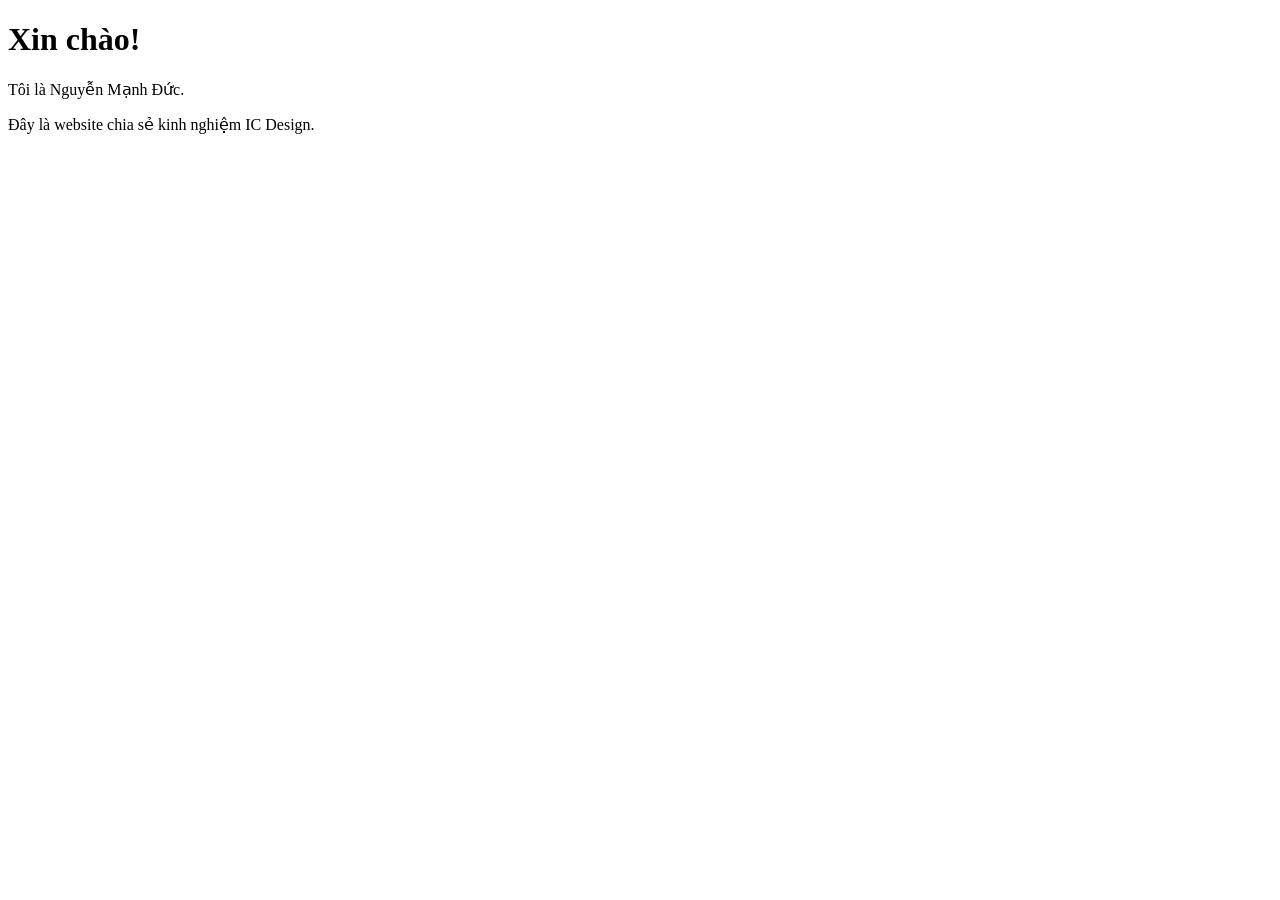
==== index.html @ 0910a076 "Create index.html for ChiU SoC website" ====
<!DOCTYPE html>
<html>
<head>
    <title>ChiU SoC</title>
</head>
<body>
    <h1>Xin chào!</h1>
    <p>Tôi là Nguyễn Mạnh Đức.</p>
    <p>Đây là website chia sẻ kinh nghiệm IC Design.</p>
</body>
</html>
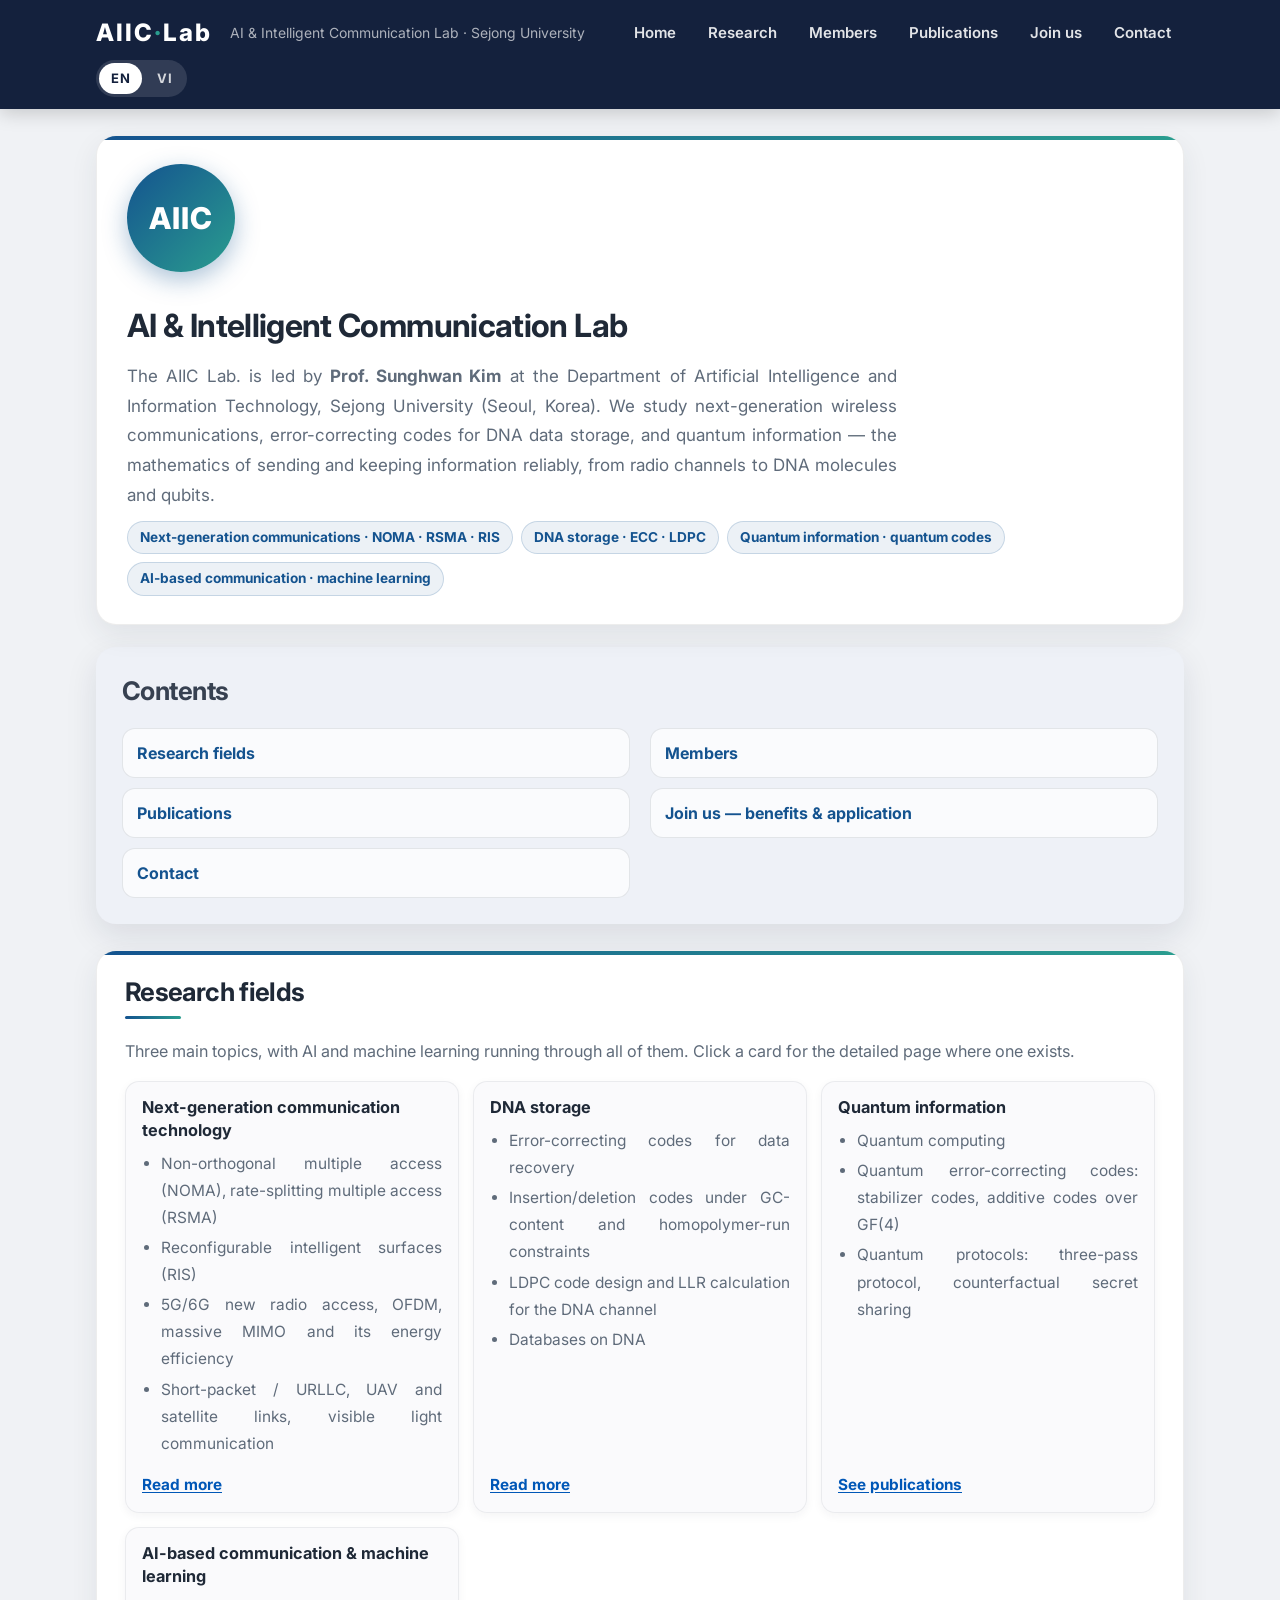
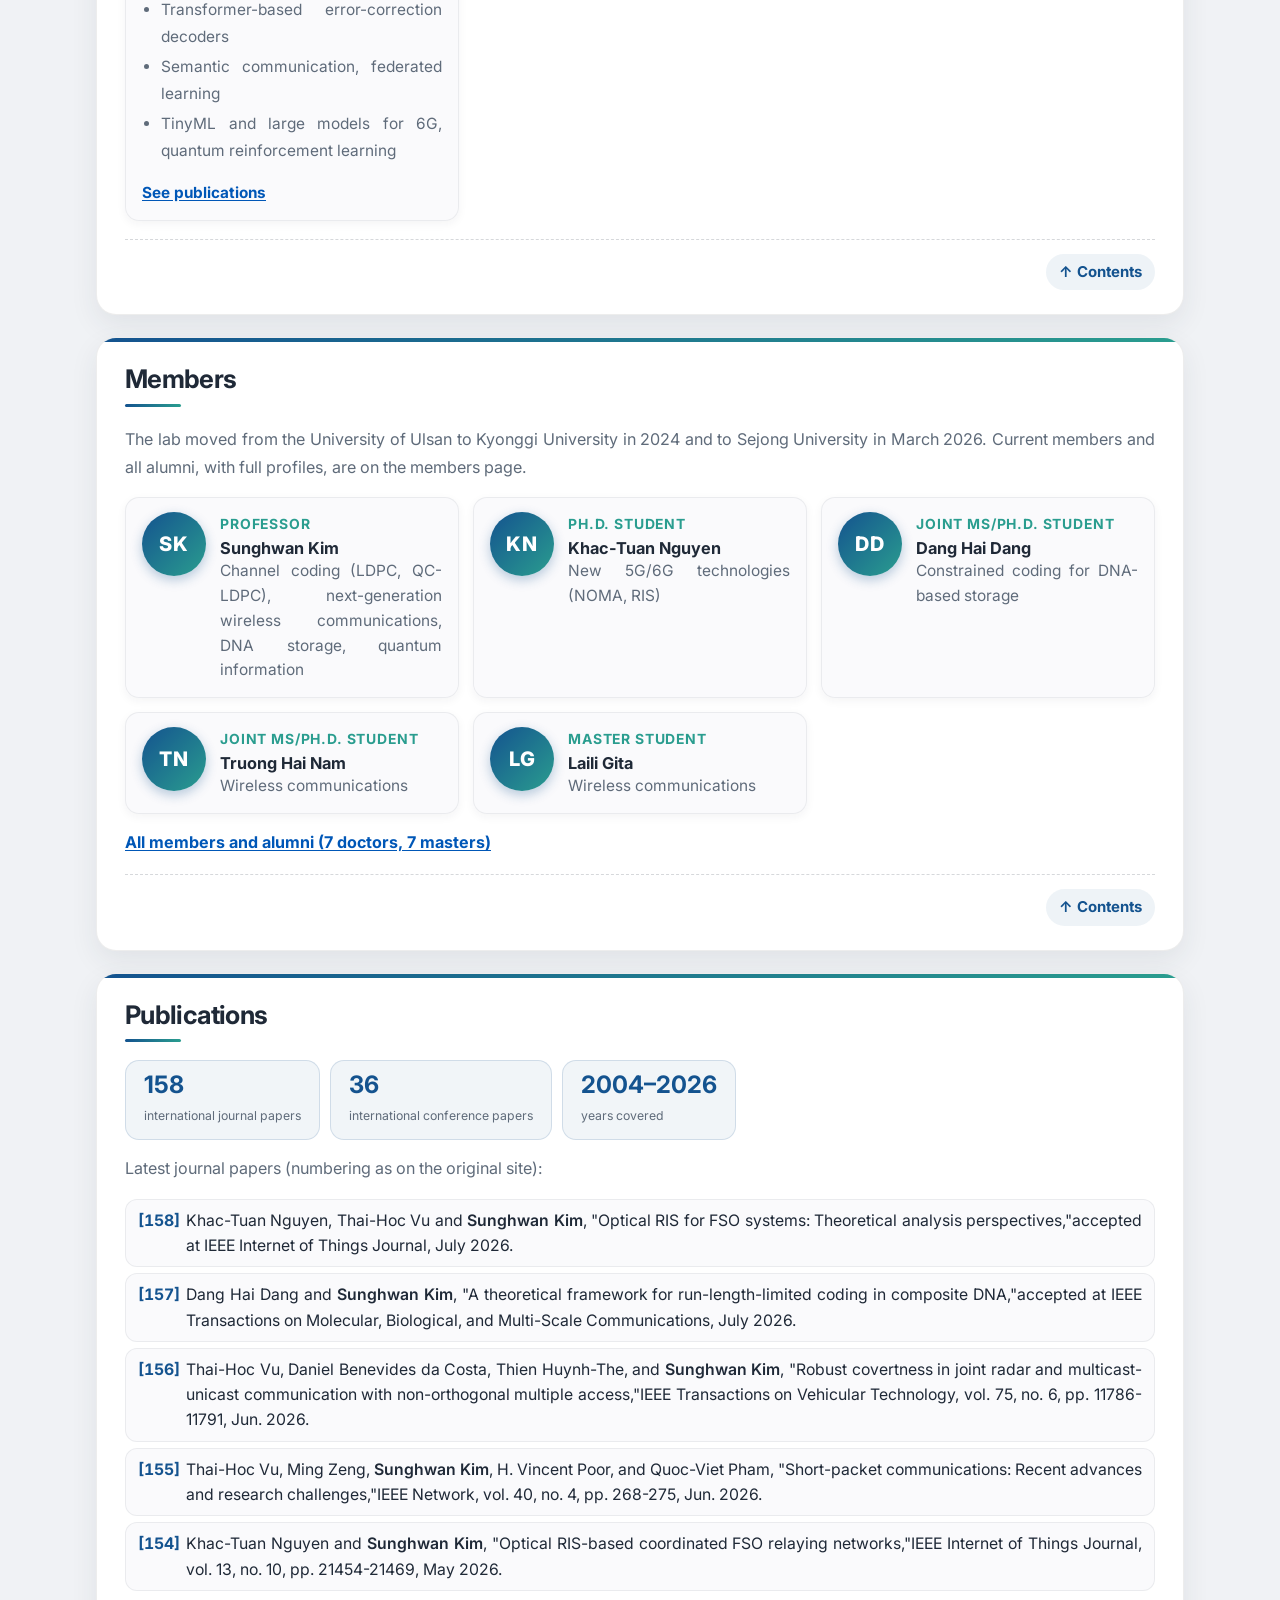
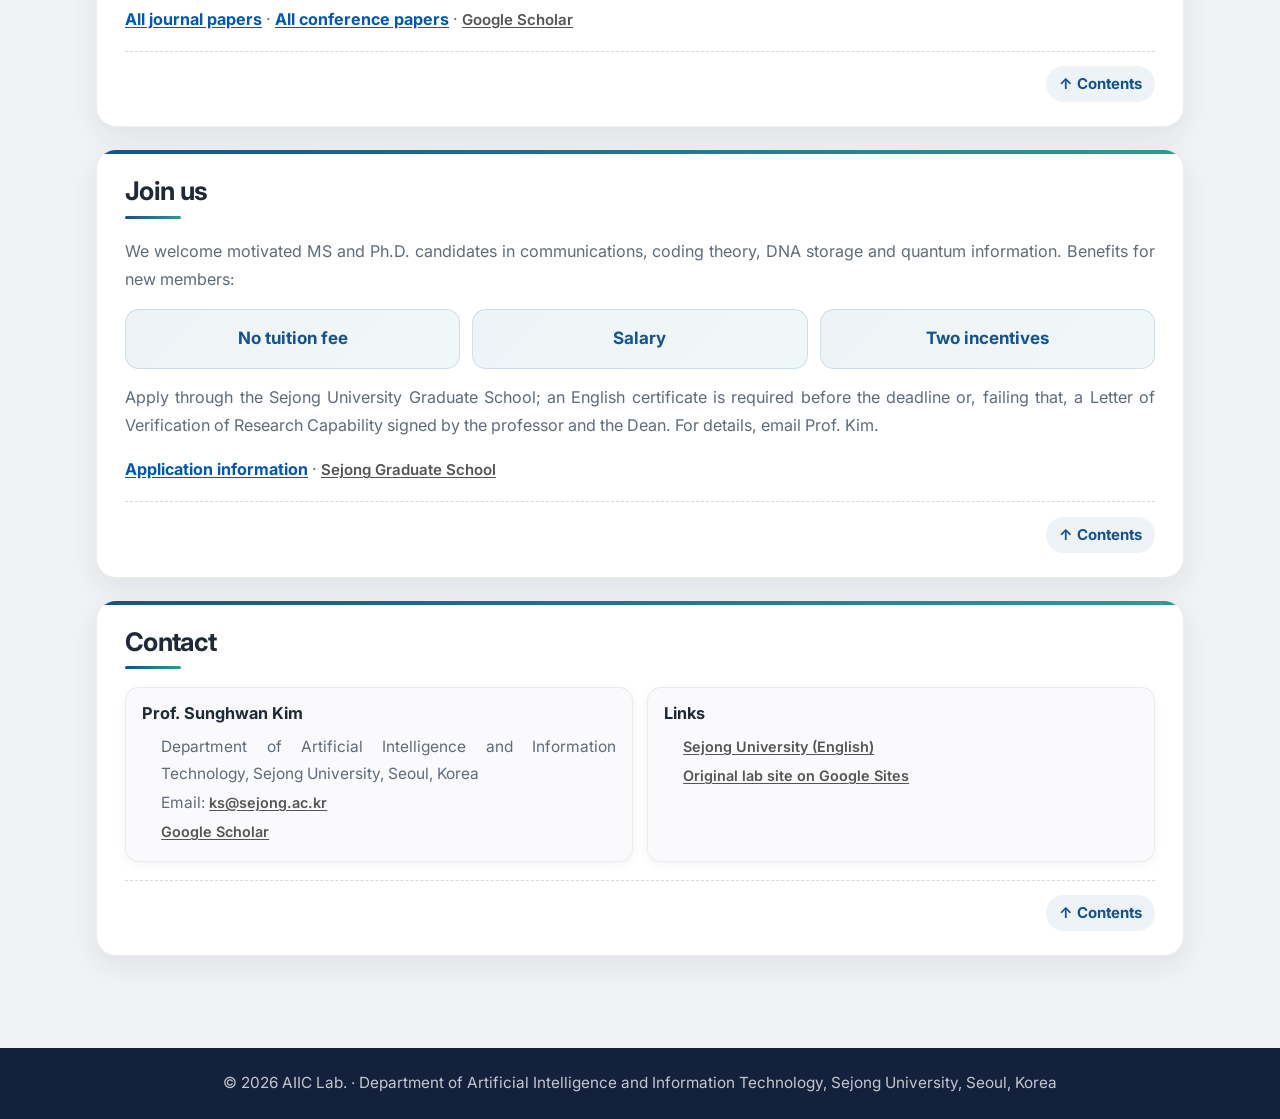
==== commit b64e71e8: "frk:update" ====
--- a/index.html
+++ b/index.html
@@ -1,11 +1,413 @@
 <!DOCTYPE html>
-<html>
+<html lang="en" data-lang="en"
+      data-title-en="AIIC Lab — AI & Intelligent Communication Lab, Sejong University"
+      data-title-vi="AIIC Lab — Phòng thí nghiệm AI & Truyền thông thông minh, Đại học Sejong">
 <head>
-    <title>ChiU SoC</title>
+<meta charset="utf-8"/>
+<meta name="viewport" content="width=device-width, initial-scale=1.0"/>
+<title>AIIC Lab — AI & Intelligent Communication Lab, Sejong University</title>
+<meta name="description" content="AI & Intelligent Communication (AIIC) Lab, Prof. Sunghwan Kim, Department of Artificial Intelligence and Information Technology, Sejong University: next-generation communications (NOMA, RSMA, RIS, massive MIMO), error-correcting codes for DNA storage, quantum information. Phòng thí nghiệm AI & Truyền thông thông minh, Đại học Sejong."/>
+<link rel="preconnect" href="https://fonts.googleapis.com"/>
+<link rel="preconnect" href="https://fonts.gstatic.com" crossorigin/>
+<link href="https://fonts.googleapis.com/css2?family=Inter:ital,wght@0,400;0,600;0,700;0,800;1,400&amp;display=swap" rel="stylesheet"/>
+<style>
+:root{
+  --accent:  #14538f;   /* chip blue */
+  --accent2: #2a9d8f;   /* teal */
+  --text:    #1f2937;
+  --muted:   #5f6b7a;
+  --border:  #e6e6e6;
+  --shadow:  0 10px 28px rgba(36,49,66,.08);
+  --radius:  20px;
+  --max-w:   min(1100px, calc(100vw - 44px));
+}
+*{ box-sizing:border-box; }
+html{ scroll-behavior:smooth; scroll-padding-top:92px; }
+body{
+  margin:0; background:#f0f2f5;
+  font-family:"Inter",Arial,sans-serif; font-size:17px; line-height:1.75;
+  color:var(--text); -webkit-font-smoothing:antialiased;
+}
+
+/* ===== Bilingual: only the selected language is shown ===== */
+html[data-lang="vi"] [lang="en"]{ display:none; }
+html[data-lang="en"] [lang="vi"]{ display:none; }
+
+/* ===== Header ===== */
+header{ position:sticky; top:0; z-index:100; background:#14213d; color:#fff; box-shadow:0 4px 18px rgba(0,0,0,.18); }
+.header-inner{ max-width:var(--max-w); margin:0 auto; padding:12px 6px; display:flex; flex-wrap:wrap; align-items:center; gap:6px 18px; }
+.site-title{ font-size:24px; font-weight:800; letter-spacing:2px; }
+.site-title a{ color:#fff; text-decoration:none; }
+.site-title .dot{ color:var(--accent2); }
+.site-tag{ font-size:.82em; color:rgba(255,255,255,.65); font-weight:400; margin-right:auto; }
+nav ul{ list-style:none; display:flex; flex-wrap:wrap; gap:2px 6px; margin:0; padding:0; }
+nav a{ display:block; color:rgba(255,255,255,.88); text-decoration:none; font-size:15px; font-weight:600; padding:7px 13px; border-radius:999px; transition:background .15s; }
+nav a:hover{ background:rgba(255,255,255,.12); }
+.lang-switch{ display:flex; gap:3px; background:rgba(255,255,255,.12); padding:3px; border-radius:999px; flex:0 0 auto; }
+.lang-btn{ border:0; background:transparent; color:rgba(255,255,255,.8); font:inherit; font-size:13px; font-weight:700; letter-spacing:.04em; padding:4px 12px; border-radius:999px; cursor:pointer; transition:background .15s,color .15s; }
+.lang-btn:hover{ color:#fff; }
+.lang-btn[aria-pressed="true"]{ background:#fff; color:#14213d; }
+@media(max-width:640px){ .site-title{ font-size:19px; letter-spacing:1px; } .site-tag{ display:none; } nav a{ font-size:14px; padding:6px 10px; } }
+
+/* ===== Page container ===== */
+main{ max-width:var(--max-w); margin:0 auto; padding:0 6px 40px; }
+
+/* ===== Hero ===== */
+.hero{ background:#fff; border-radius:var(--radius); margin:26px auto 22px; padding:28px 30px; box-shadow:var(--shadow); border:1px solid rgba(230,230,230,.7); display:flex; gap:26px; align-items:center; flex-wrap:wrap; position:relative; overflow:hidden; }
+.hero::before{ content:""; position:absolute; inset:0 0 auto 0; height:4px; background:linear-gradient(90deg,var(--accent),var(--accent2)); }
+.avatar{ flex:0 0 auto; width:108px; height:108px; border-radius:50%; background:linear-gradient(135deg,var(--accent),var(--accent2)); color:#fff; display:flex; align-items:center; justify-content:center; font-size:30px; font-weight:800; letter-spacing:1px; box-shadow:0 8px 24px rgba(20,83,143,.35); }
+.hero h1{ font-size:clamp(1.4rem,3vw,2rem); margin:0 0 8px; letter-spacing:-.02em; }
+.hero p{ margin:0 0 10px; color:var(--muted); max-width:70ch; }
+.hero-chips{ display:flex; flex-wrap:wrap; gap:8px; margin-top:4px; }
+.chip{ font-size:.8em; font-weight:700; color:var(--accent); background:rgba(20,83,143,.08); border:1px solid rgba(20,83,143,.18); padding:4px 12px; border-radius:999px; }
+
+/* ===== TOC ===== */
+.toc-wrap{ background:#eef1f7; border-radius:var(--radius); padding:22px 26px 26px; margin:20px auto 26px; box-shadow:0 12px 32px rgba(20,33,61,.10); }
+.toc-wrap h2{ font-size:clamp(1.3rem,2vw,1.6rem); color:#374151; margin:0 0 14px; letter-spacing:-.02em; }
+.toc-wrap ul{ display:grid; grid-template-columns:repeat(2,1fr); gap:10px 20px; list-style:none; padding:0; margin:0; }
+@media(max-width:640px){ .toc-wrap ul{ grid-template-columns:1fr; } }
+.toc-wrap a{ display:block; color:var(--accent); text-decoration:none; padding:10px 14px; border-radius:13px; background:rgba(255,255,255,.70); border:1px solid rgba(55,65,81,.12); font-size:1rem; font-weight:700; transition:transform .15s,background .15s; }
+.toc-wrap a:hover{ transform:translateY(-2px); background:rgba(255,255,255,.95); }
+
+/* ===== Section cards ===== */
+.entry, article{ background:#fff; border-radius:var(--radius); padding:24px 28px; margin:22px auto; box-shadow:var(--shadow); border:1px solid rgba(230,230,230,.7); position:relative; overflow:hidden; }
+.entry::before, article::before{ content:""; position:absolute; inset:0 0 auto 0; height:4px; background:linear-gradient(90deg,var(--accent),var(--accent2)); }
+.entry h2, article h1{ font-size:clamp(1.2rem,2vw,1.6rem); color:var(--text); margin:0 0 18px; letter-spacing:-.025em; line-height:1.3; }
+.entry h2::after, article h1::after{ content:""; display:block; width:56px; height:3px; margin-top:8px; border-radius:999px; background:linear-gradient(90deg,var(--accent),var(--accent2)); }
+.entry > p, article > p{ color:var(--muted); font-size:.95em; margin:0 0 16px; }
+article h2{ font-size:1.18rem; color:var(--accent); margin:30px 0 10px; letter-spacing:-.01em; }
+article h3{ font-size:1rem; margin:20px 0 6px; color:var(--text); }
+article p{ margin:0 0 14px; }
+article ul, article ol{ margin:0 0 14px; padding-left:1.3rem; }
+article li{ margin-bottom:8px; }
+.meta{ color:var(--muted); font-size:.88em; margin-bottom:10px; }
+.lede{ font-size:1.02em; color:#374151; border-left:3px solid var(--accent2); padding:4px 0 4px 16px; margin:0 0 24px; }
+
+/* ===== Topic / member cards ===== */
+.card-grid{ display:grid; grid-template-columns:repeat(auto-fit,minmax(260px,1fr)); gap:14px; margin:4px 0 6px; }
+.card{ background:rgba(250,250,252,.9); border:1px solid rgba(31,41,55,.07); border-radius:14px; padding:14px 16px; box-shadow:0 3px 10px rgba(36,49,66,.05); display:flex; flex-direction:column; gap:6px; }
+.card h3{ margin:0; font-size:1.02rem; line-height:1.4; color:var(--text); }
+.card p{ margin:0; font-size:.91em; color:var(--muted); line-height:1.6; }
+.card ul{ margin:2px 0 0; padding-left:1.2rem; font-size:.91em; color:var(--muted); }
+.card li{ margin-bottom:3px; }
+.card .links{ margin-top:auto; padding-top:6px; display:flex; flex-wrap:wrap; gap:6px 14px; font-size:.9em; }
+.person{ display:flex; gap:14px; align-items:flex-start; }
+.person .avatar{ width:64px; height:64px; font-size:20px; box-shadow:0 4px 12px rgba(20,83,143,.3); }
+.person .who{ flex:1; min-width:0; }
+.person .role{ font-size:.82em; font-weight:700; color:var(--accent2); text-transform:uppercase; letter-spacing:.06em; }
+.cv{ list-style:none; padding:0; margin:6px 0 0; font-size:.9em; color:var(--muted); }
+.cv li{ margin-bottom:2px; padding-left:0; }
+.cv .k{ color:var(--text); font-weight:600; }
+.badge{ font-size:.78em; font-weight:700; color:#0f5132; background:rgba(25,135,84,.12); border:1px solid rgba(25,135,84,.3); padding:2px 10px; border-radius:999px; }
+
+/* ===== Links ===== */
+.link-html{ color:#0057b7; font-weight:700; text-decoration:underline; text-underline-offset:2px; }
+.link-html:hover{ color:#003d8f; }
+.link-ext{ color:#555; font-size:.93em; font-weight:600; text-decoration:underline; text-underline-offset:2px; }
+.link-ext:hover{ color:var(--text); }
+
+/* ===== Publications ===== */
+.pub-year{ font-size:1rem; color:var(--accent); margin:22px 0 8px; padding-bottom:4px; border-bottom:1px dashed rgba(31,41,55,.18); }
+.pub-list{ list-style:none; padding:0; margin:0; }
+.pub-list li{ padding:8px 12px 8px 60px; margin-bottom:6px; position:relative; background:rgba(250,250,252,.9); border:1px solid rgba(31,41,55,.07); border-radius:12px; font-size:.93em; line-height:1.6; }
+.pub-list .n{ position:absolute; left:12px; top:8px; width:42px; color:var(--accent); font-weight:700; font-variant-numeric:tabular-nums; }
+.pub-list .t{ font-weight:600; color:var(--text); }
+.pub-list .pi{ color:var(--text); font-weight:600; }
+.pub-stats{ display:flex; flex-wrap:wrap; gap:10px; margin:0 0 14px; }
+.stat{ background:rgba(20,83,143,.06); border:1px solid rgba(20,83,143,.15); border-radius:14px; padding:10px 18px; min-width:150px; }
+.stat b{ display:block; font-size:1.5rem; color:var(--accent); line-height:1.2; }
+.stat span{ font-size:.85em; color:var(--muted); }
+
+/* ===== Callouts ===== */
+.note{ background:rgba(234,179,8,.1); border:1px solid rgba(234,179,8,.3); padding:13px 16px; border-radius:12px; margin:12px 0; font-size:.93em; line-height:1.65; }
+.note h3{ margin:0 0 6px; font-size:.78rem; text-transform:uppercase; letter-spacing:.1em; color:var(--muted); }
+.figure-note{ background:rgba(20,83,143,.05); border:1px dashed rgba(20,83,143,.3); border-radius:12px; padding:10px 14px; margin:10px 0 16px; font-size:.9em; color:var(--muted); }
+.benefits{ display:grid; grid-template-columns:repeat(auto-fit,minmax(180px,1fr)); gap:12px; margin:8px 0 14px; }
+.benefit{ background:linear-gradient(135deg, rgba(20,83,143,.07), rgba(42,157,143,.07)); border:1px solid rgba(20,83,143,.15); border-radius:14px; padding:14px 16px; text-align:center; font-weight:700; color:var(--accent); }
+.tbl-wrap{ overflow-x:auto; margin:8px 0 16px; }
+table{ border-collapse:collapse; width:100%; font-size:.92em; }
+th,td{ border:1px solid var(--border); padding:7px 10px; text-align:left; vertical-align:top; }
+th{ background:#eef1f7; }
+
+/* ===== Back / footer nav ===== */
+.back-to-toc{ margin-top:1.1rem; padding-top:.9rem; border-top:1px dashed rgba(31,41,55,.18); text-align:right; }
+.back-to-toc a, .footer-nav a{ display:inline-block; color:var(--accent); font-weight:700; font-size:.88em; text-decoration:none; padding:5px 13px; background:rgba(20,83,143,.07); border-radius:999px; transition:background .15s; }
+.back-to-toc a:hover, .footer-nav a:hover{ background:rgba(20,83,143,.14); }
+.footer-nav{ margin-top:30px; padding-top:16px; border-top:1px dashed rgba(31,41,55,.18); display:flex; justify-content:space-between; flex-wrap:wrap; gap:10px; }
+footer{ background:#14213d; color:rgba(255,255,255,.75); text-align:center; padding:22px 16px; font-size:.9em; margin-top:30px; }
+footer a{ color:#8fd3cb; text-decoration:none; font-weight:600; }
+footer a:hover{ text-decoration:underline; }
+/* ==== house-format v1 — bilingual-personal-site skill, scripts/house-format.css. Prose is justified on every page.
+     Do not edit this block in a page: edit the skill's copy, re-run apply_format.py; check_site.py fails a page whose
+     block differs. ==== */
+main p, main li, main blockquote, main dd, main .art-desc, main .art-quote{ text-align:justify; text-justify:inter-word; hyphens:auto; }
+main .refs li, main .art-links li, main .songlist li, main .toc-wrap li, main .listen p, main .pair li, main .result li, main table p, main table li{ text-align:left; hyphens:manual; }
+main .poem-credit, main .video-cap, main figcaption p, main figcaption li{ text-align:center; hyphens:manual; }
+main code, main pre, main kbd, main samp, main a{ hyphens:manual; }
+/* ==== /house-format ==== */
+</style>
 </head>
 <body>
-    <h1>Xin chào!</h1>
-    <p>Tôi là Nguyễn Mạnh Đức.</p>
-    <p>Đây là website chia sẻ kinh nghiệm IC Design.</p>
+
+<header>
+  <div class="header-inner">
+    <div class="site-title"><a href="index.html">AIIC<span class="dot">·</span>Lab</a></div>
+    <div class="site-tag">
+      <span lang="en">AI &amp; Intelligent Communication Lab · Sejong University</span>
+      <span lang="vi">Phòng thí nghiệm AI &amp; Truyền thông thông minh · Đại học Sejong</span>
+    </div>
+    <nav>
+      <ul>
+        <li><a href="index.html"><span lang="en">Home</span><span lang="vi">Trang chủ</span></a></li>
+        <li><a href="index.html#research"><span lang="en">Research</span><span lang="vi">Nghiên cứu</span></a></li>
+        <li><a href="index.html#members"><span lang="en">Members</span><span lang="vi">Thành viên</span></a></li>
+        <li><a href="index.html#publications"><span lang="en">Publications</span><span lang="vi">Công bố</span></a></li>
+        <li><a href="index.html#join"><span lang="en">Join us</span><span lang="vi">Tuyển sinh</span></a></li>
+        <li><a href="index.html#contact"><span lang="en">Contact</span><span lang="vi">Liên hệ</span></a></li>
+      </ul>
+    </nav>
+    <div class="lang-switch" role="group" aria-label="Language / Ngôn ngữ">
+      <button type="button" class="lang-btn" data-lang="en" aria-pressed="true">EN</button>
+      <button type="button" class="lang-btn" data-lang="vi" aria-pressed="false">VI</button>
+    </div>
+  </div>
+</header>
+
+<main id="top">
+
+<!-- ===== Hero ===== -->
+<section class="hero">
+  <div class="avatar" aria-hidden="true">AIIC</div>
+  <div>
+    <h1><span lang="en">AI &amp; Intelligent Communication Lab</span><span lang="vi">Phòng thí nghiệm AI &amp; Truyền thông thông minh</span></h1>
+    <p lang="en">The AIIC Lab. is led by <strong>Prof. Sunghwan Kim</strong> at the Department of Artificial
+       Intelligence and Information Technology, Sejong University (Seoul, Korea). We study next-generation
+       wireless communications, error-correcting codes for DNA data storage, and quantum information —
+       the mathematics of sending and keeping information reliably, from radio channels to DNA molecules
+       and qubits.</p>
+    <p lang="vi">AIIC Lab. do <strong>GS. Sunghwan Kim</strong> phụ trách, thuộc Khoa Trí tuệ nhân tạo và Công nghệ
+       thông tin, Đại học Sejong (Seoul, Hàn Quốc). Nhóm nghiên cứu truyền thông không dây thế hệ mới, mã sửa
+       lỗi cho lưu trữ dữ liệu bằng DNA, và thông tin lượng tử — toán học của việc truyền và lưu giữ thông tin
+       một cách tin cậy, từ kênh vô tuyến tới phân tử DNA và qubit.</p>
+    <div class="hero-chips">
+      <span class="chip"><span lang="en">Next-generation communications · NOMA · RSMA · RIS</span><span lang="vi">Truyền thông thế hệ mới · NOMA · RSMA · RIS</span></span>
+      <span class="chip"><span lang="en">DNA storage · ECC · LDPC</span><span lang="vi">Lưu trữ DNA · ECC · LDPC</span></span>
+      <span class="chip"><span lang="en">Quantum information · quantum codes</span><span lang="vi">Thông tin lượng tử · mã lượng tử</span></span>
+      <span class="chip"><span lang="en">AI-based communication · machine learning</span><span lang="vi">Truyền thông dựa trên AI · học máy</span></span>
+    </div>
+  </div>
+</section>
+
+<!-- ===== TOC ===== -->
+<div class="toc-wrap" id="toc">
+  <h2><span lang="en">Contents</span><span lang="vi">Mục lục</span></h2>
+  <ul>
+    <li><a href="#research"><span lang="en">Research fields</span><span lang="vi">Lĩnh vực nghiên cứu</span></a></li>
+    <li><a href="#members"><span lang="en">Members</span><span lang="vi">Thành viên</span></a></li>
+    <li><a href="#publications"><span lang="en">Publications</span><span lang="vi">Công bố khoa học</span></a></li>
+    <li><a href="#join"><span lang="en">Join us — benefits &amp; application</span><span lang="vi">Tuyển sinh — quyền lợi &amp; hồ sơ</span></a></li>
+    <li><a href="#contact"><span lang="en">Contact</span><span lang="vi">Liên hệ</span></a></li>
+  </ul>
+</div>
+
+<!-- ===== Research ===== -->
+<section class="entry" id="research">
+<h2><span lang="en">Research fields</span><span lang="vi">Lĩnh vực nghiên cứu</span></h2>
+<p lang="en">Three main topics, with AI and machine learning running through all of them. Click a card for the detailed page where one exists.</p>
+<p lang="vi">Ba chủ đề chính, với AI và học máy xuyên suốt cả ba. Bấm vào thẻ để xem trang chi tiết (nếu có).</p>
+<div class="card-grid">
+  <div class="card">
+    <h3><span lang="en">Next-generation communication technology</span><span lang="vi">Công nghệ truyền thông thế hệ mới</span></h3>
+    <ul>
+      <li><span lang="en">Non-orthogonal multiple access (NOMA), rate-splitting multiple access (RSMA)</span><span lang="vi">Đa truy nhập không trực giao (NOMA), đa truy nhập chia tốc độ (RSMA)</span></li>
+      <li><span lang="en">Reconfigurable intelligent surfaces (RIS)</span><span lang="vi">Bề mặt thông minh cấu hình lại được (RIS)</span></li>
+      <li><span lang="en">5G/6G new radio access, OFDM, massive MIMO and its energy efficiency</span><span lang="vi">Truy nhập vô tuyến mới 5G/6G, OFDM, massive MIMO và hiệu suất năng lượng</span></li>
+      <li><span lang="en">Short-packet / URLLC, UAV and satellite links, visible light communication</span><span lang="vi">Gói ngắn / URLLC, liên kết UAV và vệ tinh, truyền thông ánh sáng khả kiến</span></li>
+    </ul>
+    <div class="links"><a class="link-html" href="pages/next-generation-communications.html"><span lang="en">Read more</span><span lang="vi">Đọc thêm</span></a></div>
+  </div>
+  <div class="card">
+    <h3><span lang="en">DNA storage</span><span lang="vi">Lưu trữ DNA</span></h3>
+    <ul>
+      <li><span lang="en">Error-correcting codes for data recovery</span><span lang="vi">Mã sửa lỗi để khôi phục dữ liệu</span></li>
+      <li><span lang="en">Insertion/deletion codes under GC-content and homopolymer-run constraints</span><span lang="vi">Mã chèn/xoá dưới ràng buộc hàm lượng GC và chuỗi lặp</span></li>
+      <li><span lang="en">LDPC code design and LLR calculation for the DNA channel</span><span lang="vi">Thiết kế mã LDPC và tính LLR cho kênh DNA</span></li>
+      <li><span lang="en">Databases on DNA</span><span lang="vi">Cơ sở dữ liệu trên DNA</span></li>
+    </ul>
+    <div class="links"><a class="link-html" href="pages/dna-storage.html"><span lang="en">Read more</span><span lang="vi">Đọc thêm</span></a></div>
+  </div>
+  <div class="card">
+    <h3><span lang="en">Quantum information</span><span lang="vi">Thông tin lượng tử</span></h3>
+    <ul>
+      <li><span lang="en">Quantum computing</span><span lang="vi">Tính toán lượng tử</span></li>
+      <li><span lang="en">Quantum error-correcting codes: stabilizer codes, additive codes over GF(4)</span><span lang="vi">Mã sửa lỗi lượng tử: mã stabilizer, mã cộng tính trên GF(4)</span></li>
+      <li><span lang="en">Quantum protocols: three-pass protocol, counterfactual secret sharing</span><span lang="vi">Giao thức lượng tử: giao thức ba lượt, chia sẻ bí mật phản thực</span></li>
+    </ul>
+    <div class="links"><a class="link-html" href="pages/journal-papers.html"><span lang="en">See publications</span><span lang="vi">Xem công bố</span></a></div>
+  </div>
+  <div class="card">
+    <h3><span lang="en">AI-based communication &amp; machine learning</span><span lang="vi">Truyền thông dựa trên AI &amp; học máy</span></h3>
+    <ul>
+      <li><span lang="en">Transformer-based error-correction decoders</span><span lang="vi">Bộ giải mã sửa lỗi dựa trên transformer</span></li>
+      <li><span lang="en">Semantic communication, federated learning</span><span lang="vi">Truyền thông ngữ nghĩa, học liên kết</span></li>
+      <li><span lang="en">TinyML and large models for 6G, quantum reinforcement learning</span><span lang="vi">TinyML và mô hình lớn cho 6G, học tăng cường lượng tử</span></li>
+    </ul>
+    <div class="links"><a class="link-html" href="pages/conference-papers.html"><span lang="en">See publications</span><span lang="vi">Xem công bố</span></a></div>
+  </div>
+</div>
+<div class="back-to-toc"><a href="#toc"><span lang="en">↑ Contents</span><span lang="vi">↑ Mục lục</span></a></div>
+</section>
+
+<!-- ===== Members ===== -->
+<section class="entry" id="members">
+<h2><span lang="en">Members</span><span lang="vi">Thành viên</span></h2>
+<p lang="en">The lab moved from the University of Ulsan to Kyonggi University in 2024 and to Sejong University in March 2026. Current members and all alumni, with full profiles, are on the members page.</p>
+<p lang="vi">Lab chuyển từ Đại học Ulsan sang Đại học Kyonggi năm 2024 và về Đại học Sejong tháng 3/2026. Thành viên hiện tại và toàn bộ cựu thành viên, với hồ sơ đầy đủ, nằm ở trang thành viên.</p>
+<div class="card-grid">
+<div class="card">
+  <div class="person">
+    <div class="avatar" aria-hidden="true">SK</div>
+    <div class="who">
+      <div class="role"><span lang="en">Professor</span><span lang="vi">Giáo sư</span></div>
+      <h3>Sunghwan Kim</h3>
+      <p>Channel coding (LDPC, QC-LDPC), next-generation wireless communications, DNA storage, quantum information</p>
+    </div>
+  </div>
+</div>
+<div class="card">
+  <div class="person">
+    <div class="avatar" aria-hidden="true">KN</div>
+    <div class="who">
+      <div class="role"><span lang="en">Ph.D. student</span><span lang="vi">Nghiên cứu sinh</span></div>
+      <h3>Khac-Tuan Nguyen</h3>
+      <p>New 5G/6G technologies (NOMA, RIS)</p>
+    </div>
+  </div>
+</div><div class="card">
+  <div class="person">
+    <div class="avatar" aria-hidden="true">DD</div>
+    <div class="who">
+      <div class="role"><span lang="en">Joint MS/Ph.D. student</span><span lang="vi">Học viên MS/Ph.D. liên thông</span></div>
+      <h3>Dang Hai Dang</h3>
+      <p>Constrained coding for DNA-based storage</p>
+    </div>
+  </div>
+</div><div class="card">
+  <div class="person">
+    <div class="avatar" aria-hidden="true">TN</div>
+    <div class="who">
+      <div class="role"><span lang="en">Joint MS/Ph.D. student</span><span lang="vi">Học viên MS/Ph.D. liên thông</span></div>
+      <h3>Truong Hai Nam</h3>
+      <p>Wireless communications</p>
+    </div>
+  </div>
+</div><div class="card">
+  <div class="person">
+    <div class="avatar" aria-hidden="true">LG</div>
+    <div class="who">
+      <div class="role"><span lang="en">Master student</span><span lang="vi">Học viên thạc sĩ</span></div>
+      <h3>Laili Gita</h3>
+      <p>Wireless communications</p>
+    </div>
+  </div>
+</div>
+</div>
+<p style="margin-top:14px"><a class="link-html" href="pages/members.html"><span lang="en">All members and alumni (7 doctors, 7 masters)</span><span lang="vi">Tất cả thành viên và cựu thành viên (7 tiến sĩ, 7 thạc sĩ)</span></a></p>
+<div class="back-to-toc"><a href="#toc"><span lang="en">↑ Contents</span><span lang="vi">↑ Mục lục</span></a></div>
+</section>
+
+<!-- ===== Publications ===== -->
+<section class="entry" id="publications">
+<h2><span lang="en">Publications</span><span lang="vi">Công bố khoa học</span></h2>
+<div class="pub-stats">
+  <div class="stat"><b>158</b><span><span lang="en">international journal papers</span><span lang="vi">bài báo tạp chí quốc tế</span></span></div>
+  <div class="stat"><b>36</b><span><span lang="en">international conference papers</span><span lang="vi">bài báo hội nghị quốc tế</span></span></div>
+  <div class="stat"><b>2004–2026</b><span><span lang="en">years covered</span><span lang="vi">giai đoạn</span></span></div>
+</div>
+<p lang="en">Latest journal papers (numbering as on the original site):</p>
+<p lang="vi">Các bài báo tạp chí mới nhất (đánh số như trên trang gốc):</p>
+<ol class="pub-list"><li><span class="n">[158]</span>Khac-Tuan Nguyen, Thai-Hoc Vu and <span class="pi">Sunghwan Kim</span>, &quot;Optical RIS for FSO systems: Theoretical analysis perspectives,&quot;accepted at IEEE Internet of Things Journal, July 2026.</li><li><span class="n">[157]</span>Dang Hai Dang and <span class="pi">Sunghwan Kim</span>, &quot;A theoretical framework for run-length-limited coding in composite DNA,&quot;accepted at IEEE Transactions on Molecular, Biological, and Multi-Scale Communications, July 2026.</li><li><span class="n">[156]</span>Thai-Hoc Vu, Daniel Benevides da Costa, Thien Huynh-The, and <span class="pi">Sunghwan Kim</span>, &quot;Robust covertness in joint radar and multicast-unicast communication with non-orthogonal multiple access,&quot;IEEE Transactions on Vehicular Technology, vol. 75, no. 6, pp. 11786-11791, Jun. 2026.</li><li><span class="n">[155]</span>Thai-Hoc Vu, Ming Zeng, <span class="pi">Sunghwan Kim</span>, H. Vincent Poor, and Quoc-Viet Pham, &quot;Short-packet communications: Recent advances and research challenges,&quot;IEEE Network, vol. 40, no. 4, pp. 268-275, Jun. 2026.</li><li><span class="n">[154]</span>Khac-Tuan Nguyen and <span class="pi">Sunghwan Kim</span>, &quot;Optical RIS-based coordinated FSO relaying networks,&quot;IEEE Internet of Things Journal, vol. 13, no. 10, pp. 21454-21469, May 2026.</li></ol>
+<p style="margin-top:14px"><a class="link-html" href="pages/journal-papers.html"><span lang="en">All journal papers</span><span lang="vi">Tất cả bài báo tạp chí</span></a> · <a class="link-html" href="pages/conference-papers.html"><span lang="en">All conference papers</span><span lang="vi">Tất cả bài báo hội nghị</span></a> · <a class="link-ext" href="https://scholar.google.co.kr/citations?user=ljxAoR8AAAAJ&amp;hl=en" target="_blank" rel="noopener">Google Scholar</a></p>
+<div class="back-to-toc"><a href="#toc"><span lang="en">↑ Contents</span><span lang="vi">↑ Mục lục</span></a></div>
+</section>
+
+<!-- ===== Join ===== -->
+<section class="entry" id="join">
+<h2><span lang="en">Join us</span><span lang="vi">Tuyển sinh</span></h2>
+<p lang="en">We welcome motivated MS and Ph.D. candidates in communications, coding theory, DNA storage and quantum information. Benefits for new members:</p>
+<p lang="vi">Lab chào đón các ứng viên thạc sĩ và tiến sĩ có động lực trong truyền thông, lý thuyết mã, lưu trữ DNA và thông tin lượng tử. Quyền lợi cho thành viên mới:</p>
+<div class="benefits">
+  <div class="benefit"><span lang="en">No tuition fee</span><span lang="vi">Miễn học phí</span></div>
+  <div class="benefit"><span lang="en">Salary</span><span lang="vi">Có lương</span></div>
+  <div class="benefit"><span lang="en">Two incentives</span><span lang="vi">Hai khoản thưởng</span></div>
+</div>
+<p lang="en">Apply through the Sejong University Graduate School; an English certificate is required before the deadline or, failing that, a Letter of Verification of Research Capability signed by the professor and the Dean. For details, email Prof. Kim.</p>
+<p lang="vi">Nộp hồ sơ qua Trường Sau đại học, Đại học Sejong; cần chứng chỉ tiếng Anh trước hạn, nếu không thì cần Thư xác nhận năng lực nghiên cứu có chữ ký của giáo sư và Trưởng khoa. Chi tiết xin email cho GS. Kim.</p>
+<p><a class="link-html" href="pages/application.html"><span lang="en">Application information</span><span lang="vi">Thông tin tuyển sinh</span></a> · <a class="link-ext" href="https://en.sejong.ac.kr/eng/academics/en_Graduate_School_of_General_Studies.do" target="_blank" rel="noopener"><span lang="en">Sejong Graduate School</span><span lang="vi">Trường Sau đại học Sejong</span></a></p>
+<div class="back-to-toc"><a href="#toc"><span lang="en">↑ Contents</span><span lang="vi">↑ Mục lục</span></a></div>
+</section>
+
+<!-- ===== Contact ===== -->
+<section class="entry" id="contact">
+<h2><span lang="en">Contact</span><span lang="vi">Liên hệ</span></h2>
+<div class="card-grid">
+  <div class="card">
+    <h3>Prof. Sunghwan Kim</h3>
+    <ul class="cv">
+      <li><span lang="en">Department of Artificial Intelligence and Information Technology, Sejong University, Seoul, Korea</span><span lang="vi">Khoa Trí tuệ nhân tạo và Công nghệ thông tin, Đại học Sejong, Seoul, Hàn Quốc</span></li>
+      <li>Email: <a class="link-ext" href="mailto:ks@sejong.ac.kr">ks@sejong.ac.kr</a></li>
+      <li><a class="link-ext" href="https://scholar.google.co.kr/citations?user=ljxAoR8AAAAJ&amp;hl=en" target="_blank" rel="noopener">Google Scholar</a></li>
+    </ul>
+  </div>
+  <div class="card">
+    <h3><span lang="en">Links</span><span lang="vi">Liên kết</span></h3>
+    <ul class="cv">
+      <li><a class="link-ext" href="https://en.sejong.ac.kr/" target="_blank" rel="noopener"><span lang="en">Sejong University (English)</span><span lang="vi">Đại học Sejong (tiếng Anh)</span></a></li>
+      <li><a class="link-ext" href="https://sites.google.com/site/nodoubt09/lab-information" target="_blank" rel="noopener"><span lang="en">Original lab site on Google Sites</span><span lang="vi">Trang gốc của lab trên Google Sites</span></a></li>
+    </ul>
+  </div>
+</div>
+<div class="back-to-toc"><a href="#toc"><span lang="en">↑ Contents</span><span lang="vi">↑ Mục lục</span></a></div>
+</section>
+
+</main>
+
+<footer>
+  <span lang="en">© 2026 AIIC Lab. · Department of Artificial Intelligence and Information Technology, Sejong University, Seoul, Korea</span>
+  <span lang="vi">© 2026 AIIC Lab. · Khoa Trí tuệ nhân tạo và Công nghệ thông tin, Đại học Sejong, Seoul, Hàn Quốc</span>
+</footer>
+
+<script>
+(function () {
+  var KEY = 'aiic-lang';
+  var root = document.documentElement;
+  function apply(lang) {
+    if (lang !== 'vi' && lang !== 'en') { lang = 'en'; }
+    root.setAttribute('data-lang', lang);
+    root.setAttribute('lang', lang);
+    var t = root.getAttribute('data-title-' + lang);
+    if (t) { document.title = t; }
+    var btns = document.querySelectorAll('.lang-btn');
+    for (var i = 0; i < btns.length; i++) {
+      btns[i].setAttribute('aria-pressed', btns[i].getAttribute('data-lang') === lang ? 'true' : 'false');
+    }
+    try { localStorage.setItem(KEY, lang); } catch (e) {}
+  }
+  var saved = null;
+  try { saved = localStorage.getItem(KEY); } catch (e) {}
+  if (saved) { apply(saved); }
+  document.addEventListener('click', function (ev) {
+    var el = ev.target;
+    while (el && el !== document) {
+      if (el.classList && el.classList.contains('lang-btn')) {
+        apply(el.getAttribute('data-lang'));
+        return;
+      }
+      el = el.parentNode;
+    }
+  });
+})();
+</script>
+
 </body>
 </html>
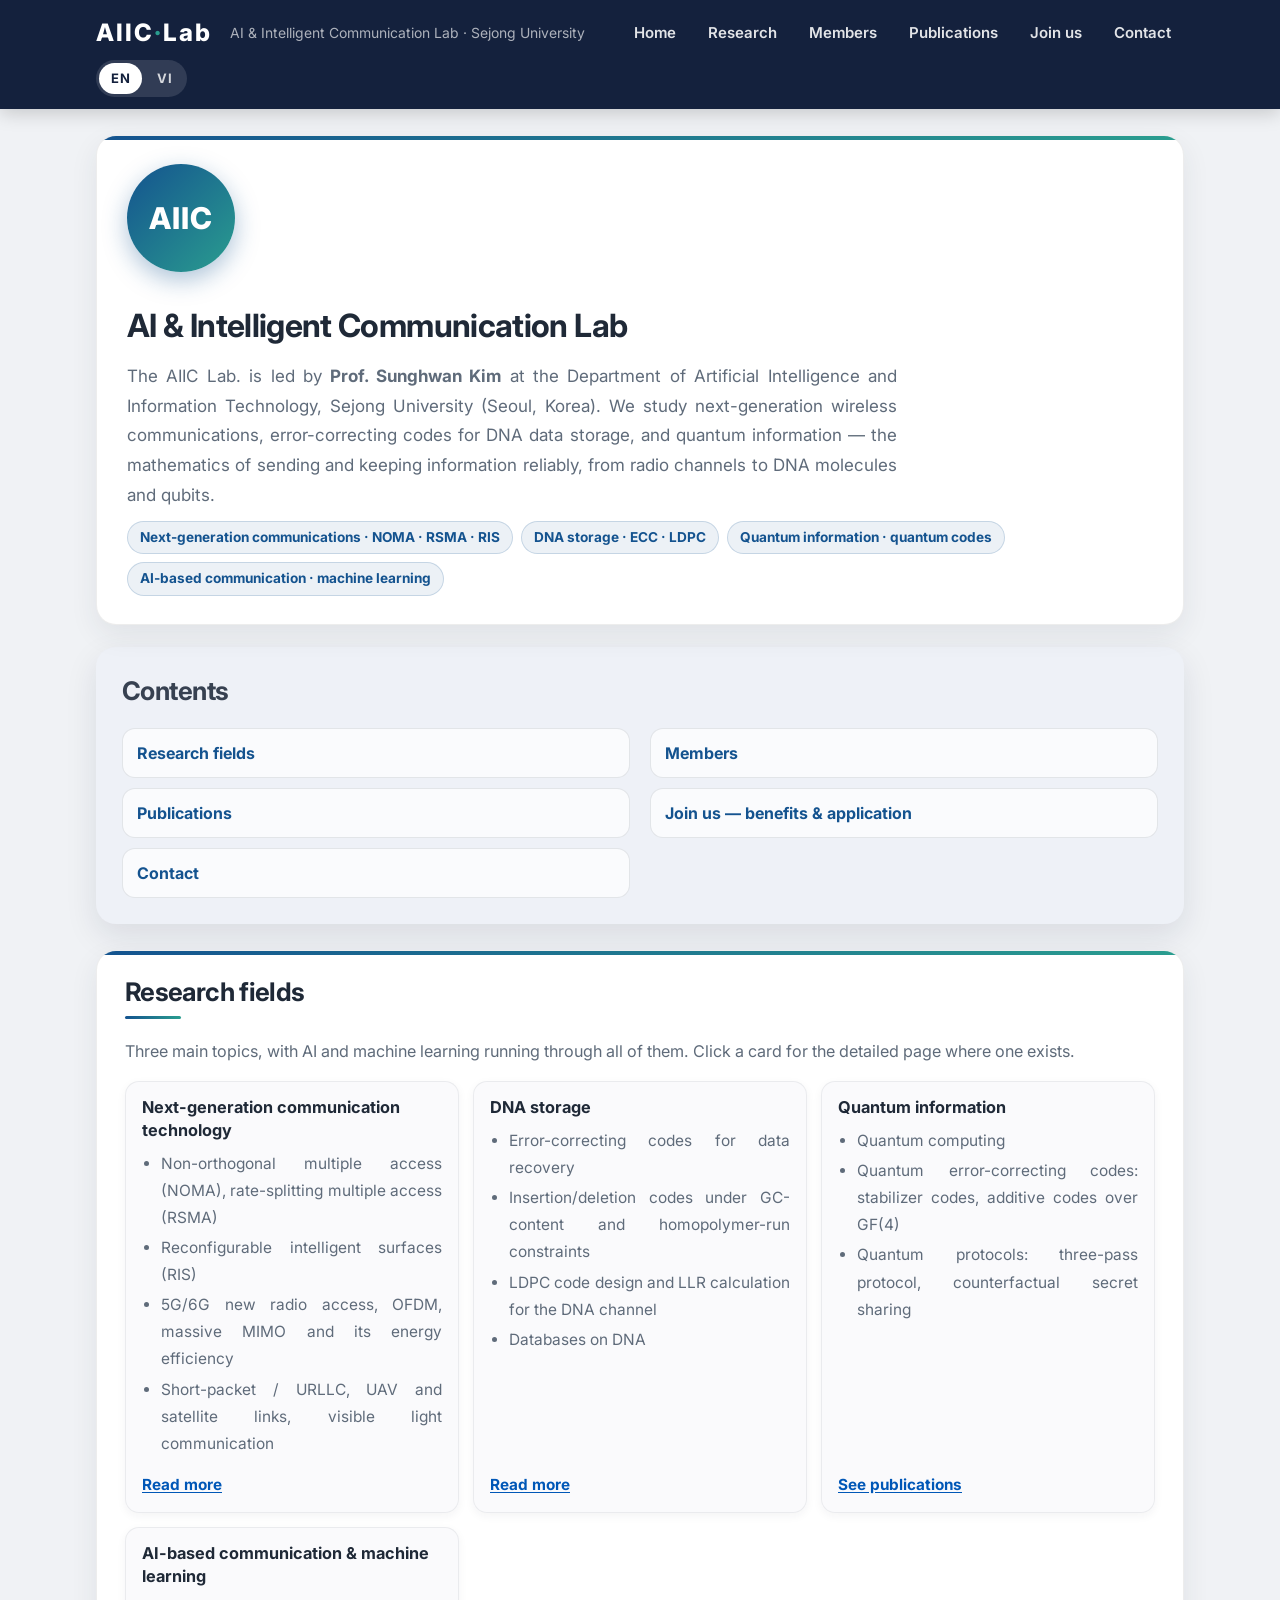
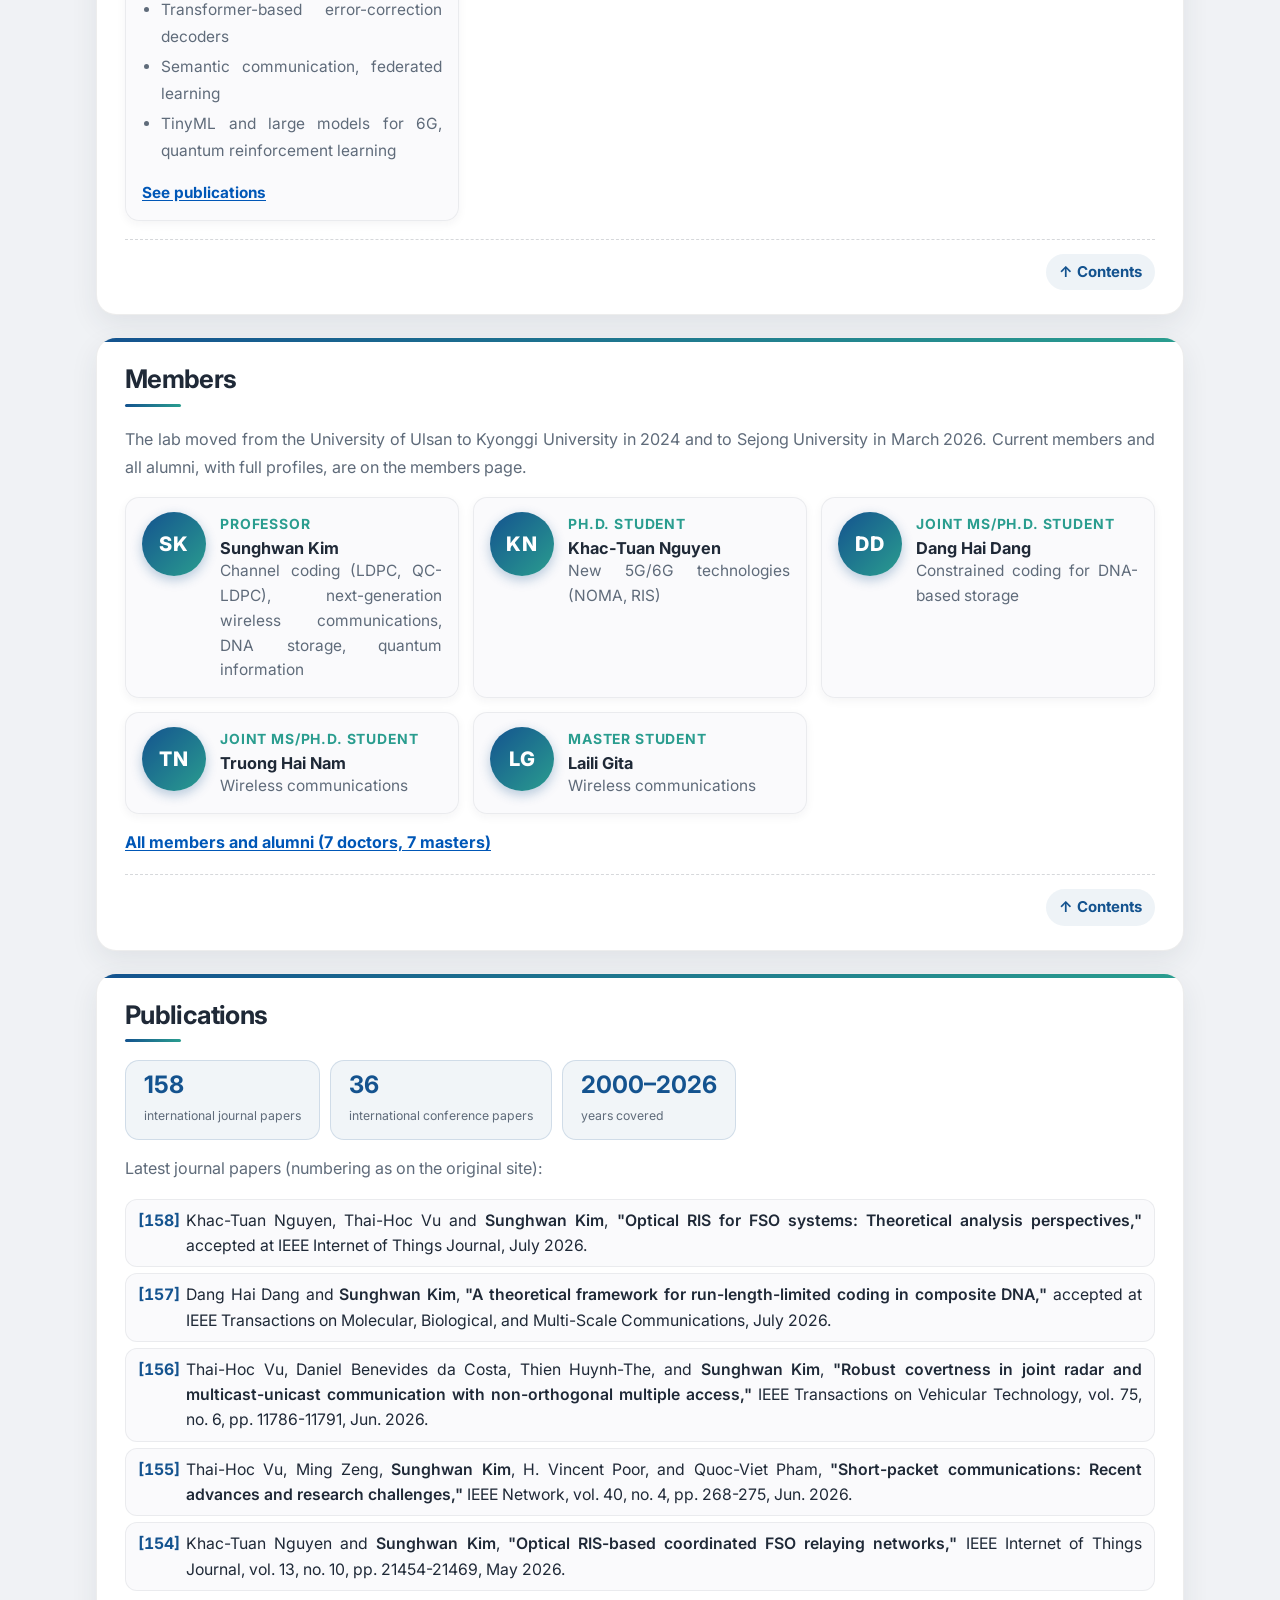
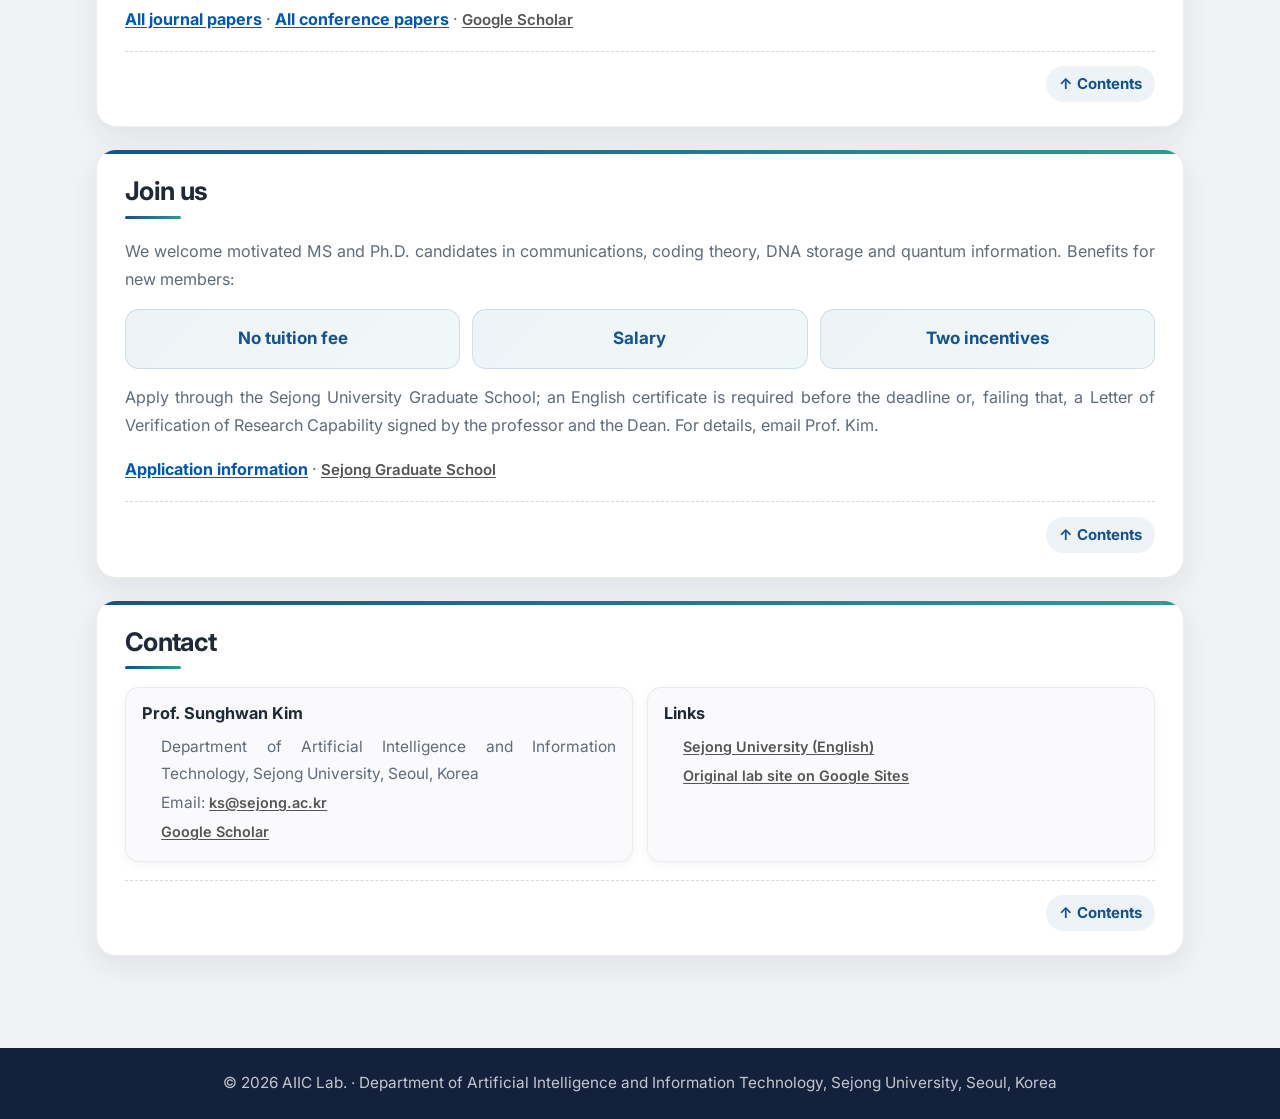
==== commit bc0fedd1: "frk:update" ====
--- a/index.html
+++ b/index.html
@@ -320,13 +320,23 @@
 <section class="entry" id="publications">
 <h2><span lang="en">Publications</span><span lang="vi">Công bố khoa học</span></h2>
 <div class="pub-stats">
+<!-- STATS:START -->
   <div class="stat"><b>158</b><span><span lang="en">international journal papers</span><span lang="vi">bài báo tạp chí quốc tế</span></span></div>
   <div class="stat"><b>36</b><span><span lang="en">international conference papers</span><span lang="vi">bài báo hội nghị quốc tế</span></span></div>
-  <div class="stat"><b>2004–2026</b><span><span lang="en">years covered</span><span lang="vi">giai đoạn</span></span></div>
+  <div class="stat"><b>2000–2026</b><span><span lang="en">years covered</span><span lang="vi">giai đoạn</span></span></div>
+<!-- STATS:END -->
 </div>
 <p lang="en">Latest journal papers (numbering as on the original site):</p>
 <p lang="vi">Các bài báo tạp chí mới nhất (đánh số như trên trang gốc):</p>
-<ol class="pub-list"><li><span class="n">[158]</span>Khac-Tuan Nguyen, Thai-Hoc Vu and <span class="pi">Sunghwan Kim</span>, &quot;Optical RIS for FSO systems: Theoretical analysis perspectives,&quot;accepted at IEEE Internet of Things Journal, July 2026.</li><li><span class="n">[157]</span>Dang Hai Dang and <span class="pi">Sunghwan Kim</span>, &quot;A theoretical framework for run-length-limited coding in composite DNA,&quot;accepted at IEEE Transactions on Molecular, Biological, and Multi-Scale Communications, July 2026.</li><li><span class="n">[156]</span>Thai-Hoc Vu, Daniel Benevides da Costa, Thien Huynh-The, and <span class="pi">Sunghwan Kim</span>, &quot;Robust covertness in joint radar and multicast-unicast communication with non-orthogonal multiple access,&quot;IEEE Transactions on Vehicular Technology, vol. 75, no. 6, pp. 11786-11791, Jun. 2026.</li><li><span class="n">[155]</span>Thai-Hoc Vu, Ming Zeng, <span class="pi">Sunghwan Kim</span>, H. Vincent Poor, and Quoc-Viet Pham, &quot;Short-packet communications: Recent advances and research challenges,&quot;IEEE Network, vol. 40, no. 4, pp. 268-275, Jun. 2026.</li><li><span class="n">[154]</span>Khac-Tuan Nguyen and <span class="pi">Sunghwan Kim</span>, &quot;Optical RIS-based coordinated FSO relaying networks,&quot;IEEE Internet of Things Journal, vol. 13, no. 10, pp. 21454-21469, May 2026.</li></ol>
+<!-- LATEST:START -->
+<ol class="pub-list">
+<li><span class="n">[158]</span>Khac-Tuan Nguyen, Thai-Hoc Vu and <span class="pi">Sunghwan Kim</span>, <span class="t">"Optical RIS for FSO systems: Theoretical analysis perspectives,"</span> accepted at IEEE Internet of Things Journal, July 2026.</li>
+<li><span class="n">[157]</span>Dang Hai Dang and <span class="pi">Sunghwan Kim</span>, <span class="t">"A theoretical framework for run-length-limited coding in composite DNA,"</span> accepted at IEEE Transactions on Molecular, Biological, and Multi-Scale Communications, July 2026.</li>
+<li><span class="n">[156]</span>Thai-Hoc Vu, Daniel Benevides da Costa, Thien Huynh-The, and <span class="pi">Sunghwan Kim</span>, <span class="t">"Robust covertness in joint radar and multicast-unicast communication with non-orthogonal multiple access,"</span> IEEE Transactions on Vehicular Technology, vol. 75, no. 6, pp. 11786-11791, Jun. 2026.</li>
+<li><span class="n">[155]</span>Thai-Hoc Vu, Ming Zeng, <span class="pi">Sunghwan Kim</span>, H. Vincent Poor, and Quoc-Viet Pham, <span class="t">"Short-packet communications: Recent advances and research challenges,"</span> IEEE Network, vol. 40, no. 4, pp. 268-275, Jun. 2026.</li>
+<li><span class="n">[154]</span>Khac-Tuan Nguyen and <span class="pi">Sunghwan Kim</span>, <span class="t">"Optical RIS-based coordinated FSO relaying networks,"</span> IEEE Internet of Things Journal, vol. 13, no. 10, pp. 21454-21469, May 2026.</li>
+</ol>
+<!-- LATEST:END -->
 <p style="margin-top:14px"><a class="link-html" href="pages/journal-papers.html"><span lang="en">All journal papers</span><span lang="vi">Tất cả bài báo tạp chí</span></a> · <a class="link-html" href="pages/conference-papers.html"><span lang="en">All conference papers</span><span lang="vi">Tất cả bài báo hội nghị</span></a> · <a class="link-ext" href="https://scholar.google.co.kr/citations?user=ljxAoR8AAAAJ&amp;hl=en" target="_blank" rel="noopener">Google Scholar</a></p>
 <div class="back-to-toc"><a href="#toc"><span lang="en">↑ Contents</span><span lang="vi">↑ Mục lục</span></a></div>
 </section>
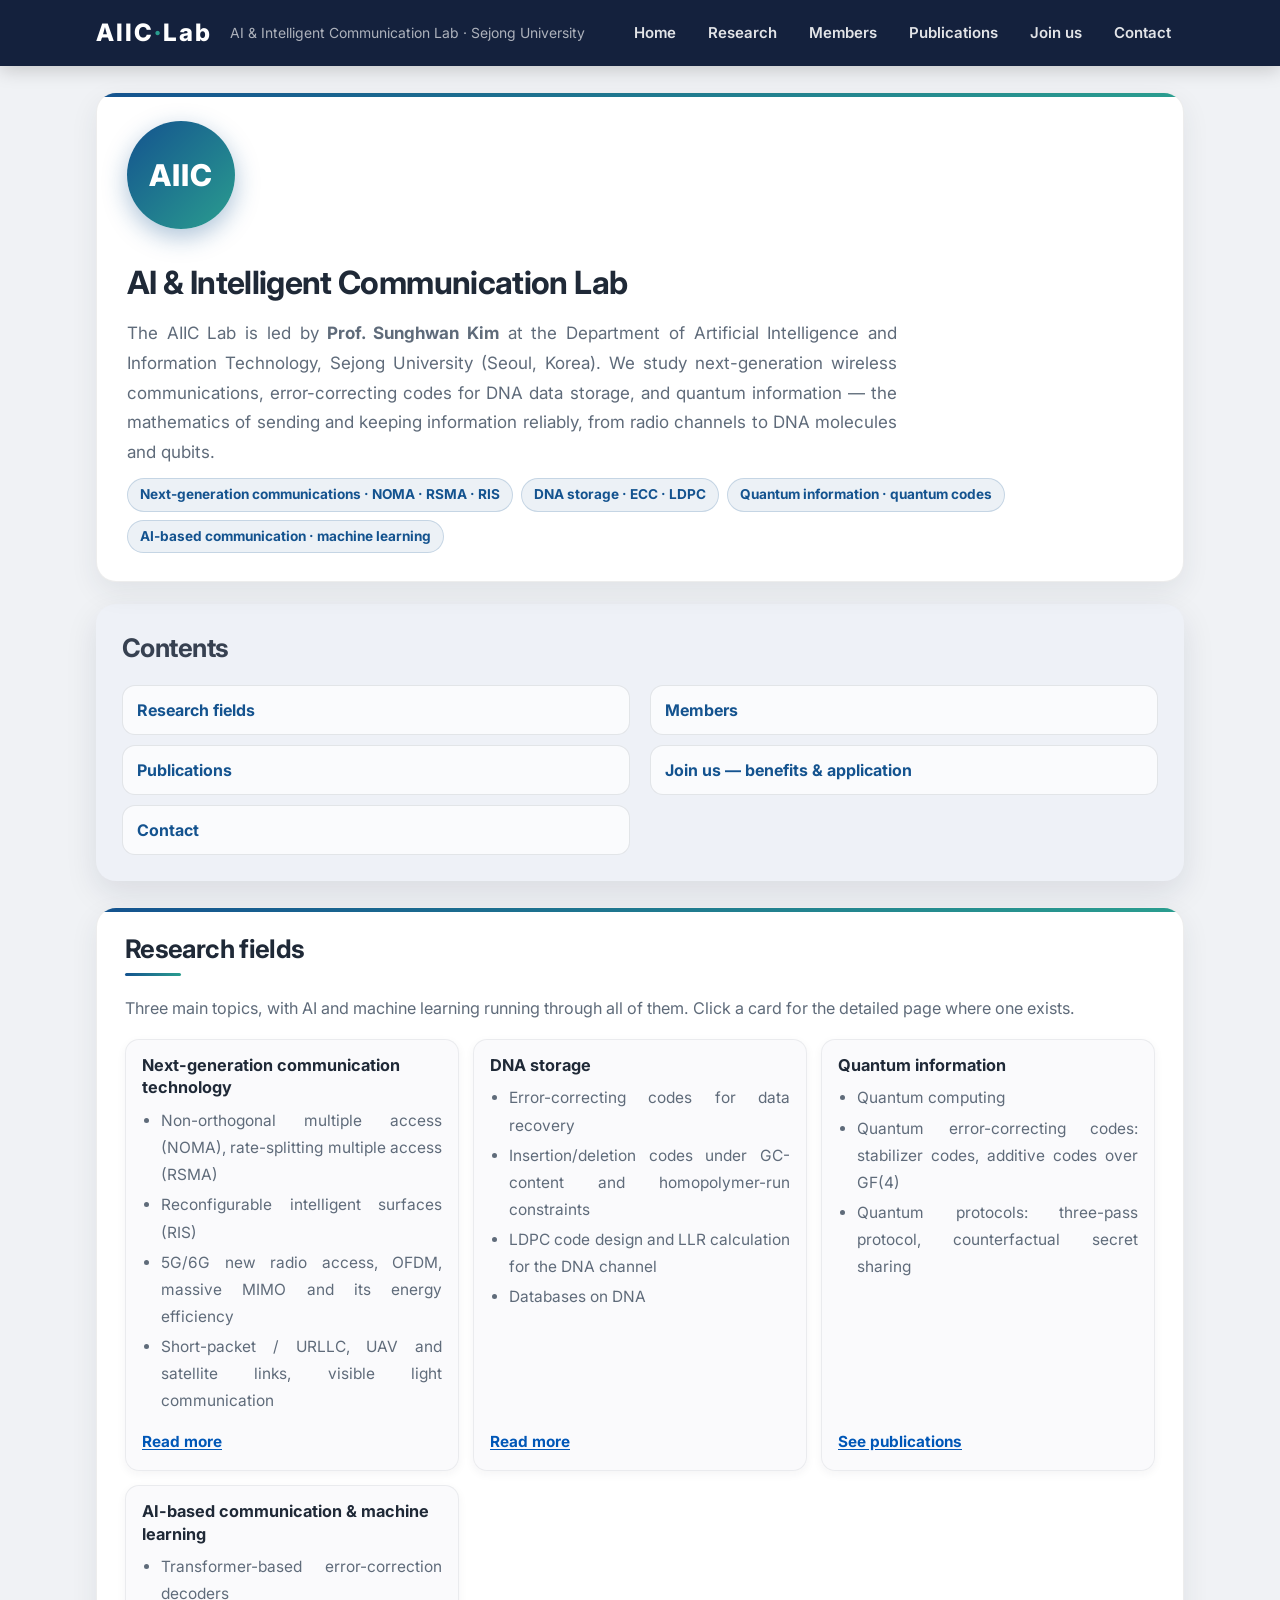
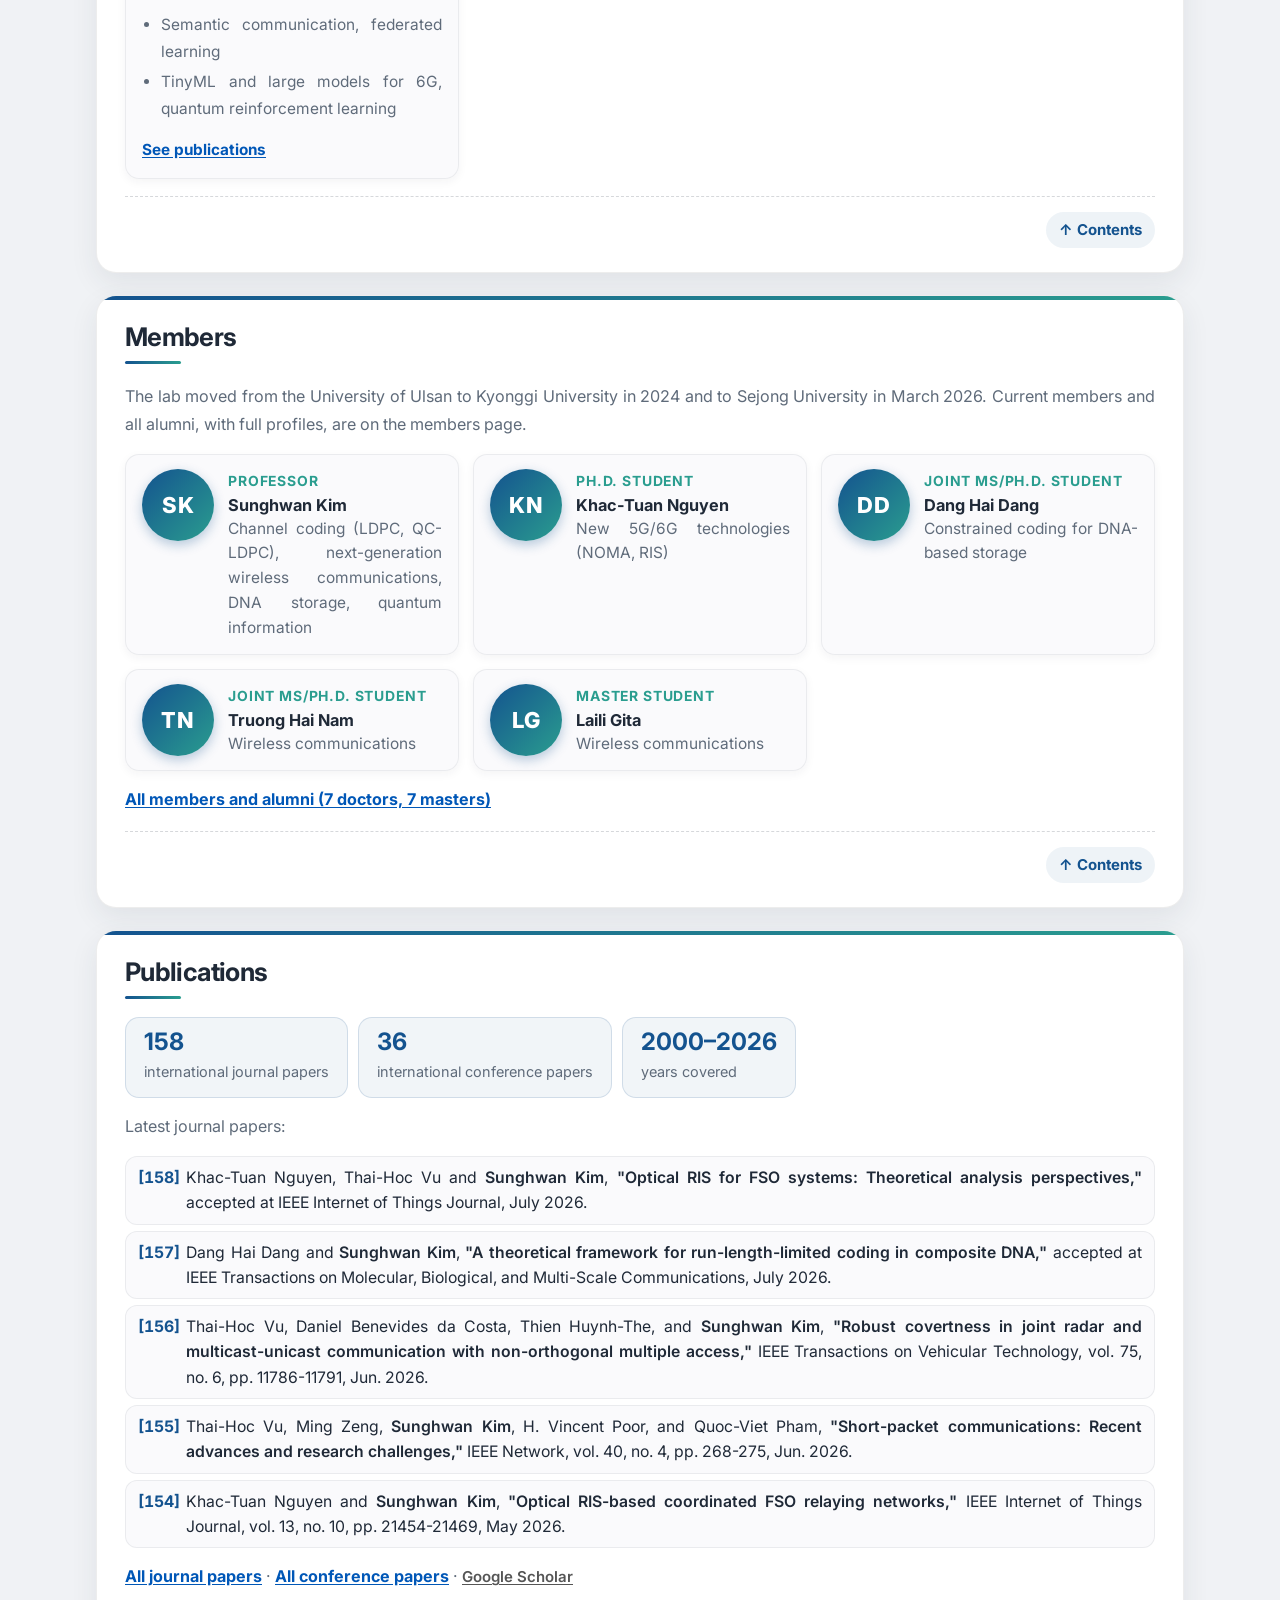
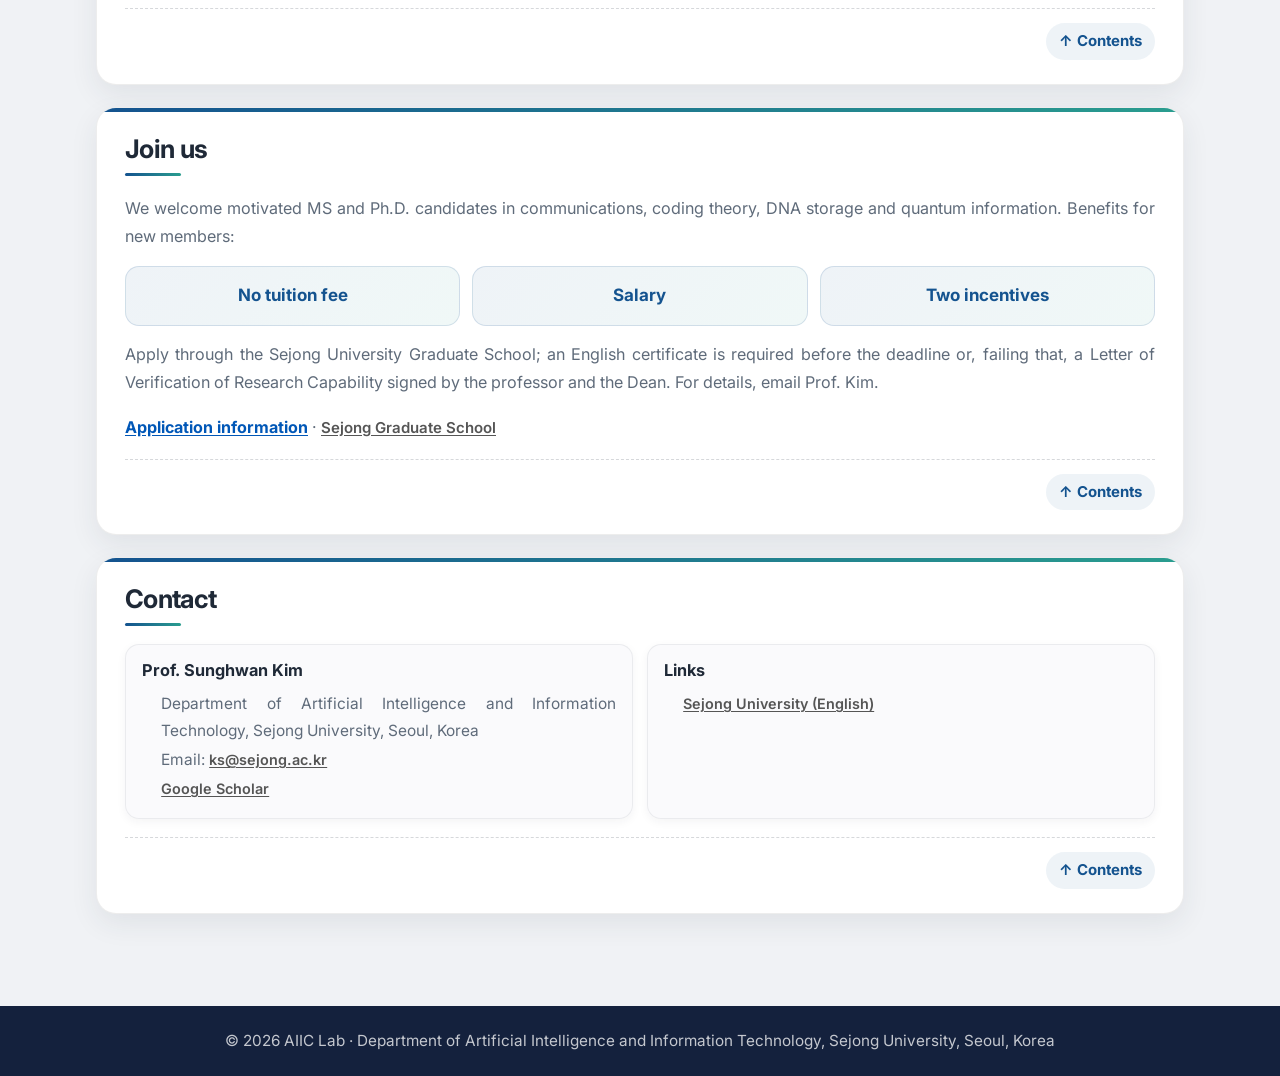
==== commit 850d55ab: "frk:update" ====
--- a/index.html
+++ b/index.html
@@ -1,12 +1,10 @@
 <!DOCTYPE html>
-<html lang="en" data-lang="en"
-      data-title-en="AIIC Lab — AI & Intelligent Communication Lab, Sejong University"
-      data-title-vi="AIIC Lab — Phòng thí nghiệm AI & Truyền thông thông minh, Đại học Sejong">
+<html>
 <head>
 <meta charset="utf-8"/>
 <meta name="viewport" content="width=device-width, initial-scale=1.0"/>
 <title>AIIC Lab — AI & Intelligent Communication Lab, Sejong University</title>
-<meta name="description" content="AI & Intelligent Communication (AIIC) Lab, Prof. Sunghwan Kim, Department of Artificial Intelligence and Information Technology, Sejong University: next-generation communications (NOMA, RSMA, RIS, massive MIMO), error-correcting codes for DNA storage, quantum information. Phòng thí nghiệm AI & Truyền thông thông minh, Đại học Sejong."/>
+<meta name="description" content="AI & Intelligent Communication (AIIC) Lab, Prof. Sunghwan Kim, Department of Artificial Intelligence and Information Technology, Sejong University: next-generation communications (NOMA, RSMA, RIS, massive MIMO), error-correcting codes for DNA storage, quantum information."/>
 <link rel="preconnect" href="https://fonts.googleapis.com"/>
 <link rel="preconnect" href="https://fonts.gstatic.com" crossorigin/>
 <link href="https://fonts.googleapis.com/css2?family=Inter:ital,wght@0,400;0,600;0,700;0,800;1,400&amp;display=swap" rel="stylesheet"/>
@@ -29,9 +27,6 @@
   color:var(--text); -webkit-font-smoothing:antialiased;
 }
 
-/* ===== Bilingual: only the selected language is shown ===== */
-html[data-lang="vi"] [lang="en"]{ display:none; }
-html[data-lang="en"] [lang="vi"]{ display:none; }
 
 /* ===== Header ===== */
 header{ position:sticky; top:0; z-index:100; background:#14213d; color:#fff; box-shadow:0 4px 18px rgba(0,0,0,.18); }
@@ -43,10 +38,6 @@
 nav ul{ list-style:none; display:flex; flex-wrap:wrap; gap:2px 6px; margin:0; padding:0; }
 nav a{ display:block; color:rgba(255,255,255,.88); text-decoration:none; font-size:15px; font-weight:600; padding:7px 13px; border-radius:999px; transition:background .15s; }
 nav a:hover{ background:rgba(255,255,255,.12); }
-.lang-switch{ display:flex; gap:3px; background:rgba(255,255,255,.12); padding:3px; border-radius:999px; flex:0 0 auto; }
-.lang-btn{ border:0; background:transparent; color:rgba(255,255,255,.8); font:inherit; font-size:13px; font-weight:700; letter-spacing:.04em; padding:4px 12px; border-radius:999px; cursor:pointer; transition:background .15s,color .15s; }
-.lang-btn:hover{ color:#fff; }
-.lang-btn[aria-pressed="true"]{ background:#fff; color:#14213d; }
 @media(max-width:640px){ .site-title{ font-size:19px; letter-spacing:1px; } .site-tag{ display:none; } nav a{ font-size:14px; padding:6px 10px; } }
 
 /* ===== Page container ===== */
@@ -92,7 +83,13 @@
 .card li{ margin-bottom:3px; }
 .card .links{ margin-top:auto; padding-top:6px; display:flex; flex-wrap:wrap; gap:6px 14px; font-size:.9em; }
 .person{ display:flex; gap:14px; align-items:flex-start; }
-.person .avatar{ width:64px; height:64px; font-size:20px; box-shadow:0 4px 12px rgba(20,83,143,.3); }
+.person .avatar{ width:72px; height:72px; font-size:22px; box-shadow:0 4px 12px rgba(20,83,143,.3); }
+img.avatar, .person img.avatar{ object-fit:cover; object-position:center top; border-radius:14px; width:96px; height:120px; background:#eef1f7; box-shadow:0 4px 12px rgba(20,83,143,.25); }
+.hero img.avatar{ width:132px; height:164px; }
+figure{ margin:12px 0 18px; }
+figure img{ display:block; width:100%; height:auto; border-radius:12px; border:1px solid var(--border); background:#fff; }
+figcaption{ font-size:.88em; color:var(--muted); text-align:center; margin-top:6px; }
+.fig-row{ display:grid; grid-template-columns:repeat(auto-fit,minmax(280px,1fr)); gap:14px; }
 .person .who{ flex:1; min-width:0; }
 .person .role{ font-size:.82em; font-weight:700; color:var(--accent2); text-transform:uppercase; letter-spacing:.06em; }
 .cv{ list-style:none; padding:0; margin:6px 0 0; font-size:.9em; color:var(--muted); }
@@ -153,23 +150,18 @@
   <div class="header-inner">
     <div class="site-title"><a href="index.html">AIIC<span class="dot">·</span>Lab</a></div>
     <div class="site-tag">
-      <span lang="en">AI &amp; Intelligent Communication Lab · Sejong University</span>
-      <span lang="vi">Phòng thí nghiệm AI &amp; Truyền thông thông minh · Đại học Sejong</span>
+      AI &amp; Intelligent Communication Lab · Sejong University
     </div>
     <nav>
       <ul>
-        <li><a href="index.html"><span lang="en">Home</span><span lang="vi">Trang chủ</span></a></li>
-        <li><a href="index.html#research"><span lang="en">Research</span><span lang="vi">Nghiên cứu</span></a></li>
-        <li><a href="index.html#members"><span lang="en">Members</span><span lang="vi">Thành viên</span></a></li>
-        <li><a href="index.html#publications"><span lang="en">Publications</span><span lang="vi">Công bố</span></a></li>
-        <li><a href="index.html#join"><span lang="en">Join us</span><span lang="vi">Tuyển sinh</span></a></li>
-        <li><a href="index.html#contact"><span lang="en">Contact</span><span lang="vi">Liên hệ</span></a></li>
+        <li><a href="index.html">Home</a></li>
+        <li><a href="index.html#research">Research</a></li>
+        <li><a href="index.html#members">Members</a></li>
+        <li><a href="index.html#publications">Publications</a></li>
+        <li><a href="index.html#join">Join us</a></li>
+        <li><a href="index.html#contact">Contact</a></li>
       </ul>
     </nav>
-    <div class="lang-switch" role="group" aria-label="Language / Ngôn ngữ">
-      <button type="button" class="lang-btn" data-lang="en" aria-pressed="true">EN</button>
-      <button type="button" class="lang-btn" data-lang="vi" aria-pressed="false">VI</button>
-    </div>
   </div>
 </header>
 
@@ -179,96 +171,90 @@
 <section class="hero">
   <div class="avatar" aria-hidden="true">AIIC</div>
   <div>
-    <h1><span lang="en">AI &amp; Intelligent Communication Lab</span><span lang="vi">Phòng thí nghiệm AI &amp; Truyền thông thông minh</span></h1>
-    <p lang="en">The AIIC Lab. is led by <strong>Prof. Sunghwan Kim</strong> at the Department of Artificial
+    <h1>AI &amp; Intelligent Communication Lab</h1>
+    <p>The AIIC Lab is led by <strong>Prof. Sunghwan Kim</strong> at the Department of Artificial
        Intelligence and Information Technology, Sejong University (Seoul, Korea). We study next-generation
        wireless communications, error-correcting codes for DNA data storage, and quantum information —
        the mathematics of sending and keeping information reliably, from radio channels to DNA molecules
        and qubits.</p>
-    <p lang="vi">AIIC Lab. do <strong>GS. Sunghwan Kim</strong> phụ trách, thuộc Khoa Trí tuệ nhân tạo và Công nghệ
-       thông tin, Đại học Sejong (Seoul, Hàn Quốc). Nhóm nghiên cứu truyền thông không dây thế hệ mới, mã sửa
-       lỗi cho lưu trữ dữ liệu bằng DNA, và thông tin lượng tử — toán học của việc truyền và lưu giữ thông tin
-       một cách tin cậy, từ kênh vô tuyến tới phân tử DNA và qubit.</p>
     <div class="hero-chips">
-      <span class="chip"><span lang="en">Next-generation communications · NOMA · RSMA · RIS</span><span lang="vi">Truyền thông thế hệ mới · NOMA · RSMA · RIS</span></span>
-      <span class="chip"><span lang="en">DNA storage · ECC · LDPC</span><span lang="vi">Lưu trữ DNA · ECC · LDPC</span></span>
-      <span class="chip"><span lang="en">Quantum information · quantum codes</span><span lang="vi">Thông tin lượng tử · mã lượng tử</span></span>
-      <span class="chip"><span lang="en">AI-based communication · machine learning</span><span lang="vi">Truyền thông dựa trên AI · học máy</span></span>
+      <span class="chip">Next-generation communications · NOMA · RSMA · RIS</span>
+      <span class="chip">DNA storage · ECC · LDPC</span>
+      <span class="chip">Quantum information · quantum codes</span>
+      <span class="chip">AI-based communication · machine learning</span>
     </div>
   </div>
 </section>
 
 <!-- ===== TOC ===== -->
 <div class="toc-wrap" id="toc">
-  <h2><span lang="en">Contents</span><span lang="vi">Mục lục</span></h2>
+  <h2>Contents</h2>
   <ul>
-    <li><a href="#research"><span lang="en">Research fields</span><span lang="vi">Lĩnh vực nghiên cứu</span></a></li>
-    <li><a href="#members"><span lang="en">Members</span><span lang="vi">Thành viên</span></a></li>
-    <li><a href="#publications"><span lang="en">Publications</span><span lang="vi">Công bố khoa học</span></a></li>
-    <li><a href="#join"><span lang="en">Join us — benefits &amp; application</span><span lang="vi">Tuyển sinh — quyền lợi &amp; hồ sơ</span></a></li>
-    <li><a href="#contact"><span lang="en">Contact</span><span lang="vi">Liên hệ</span></a></li>
+    <li><a href="#research">Research fields</a></li>
+    <li><a href="#members">Members</a></li>
+    <li><a href="#publications">Publications</a></li>
+    <li><a href="#join">Join us — benefits &amp; application</a></li>
+    <li><a href="#contact">Contact</a></li>
   </ul>
 </div>
 
 <!-- ===== Research ===== -->
 <section class="entry" id="research">
-<h2><span lang="en">Research fields</span><span lang="vi">Lĩnh vực nghiên cứu</span></h2>
-<p lang="en">Three main topics, with AI and machine learning running through all of them. Click a card for the detailed page where one exists.</p>
-<p lang="vi">Ba chủ đề chính, với AI và học máy xuyên suốt cả ba. Bấm vào thẻ để xem trang chi tiết (nếu có).</p>
+<h2>Research fields</h2>
+<p>Three main topics, with AI and machine learning running through all of them. Click a card for the detailed page where one exists.</p>
 <div class="card-grid">
   <div class="card">
-    <h3><span lang="en">Next-generation communication technology</span><span lang="vi">Công nghệ truyền thông thế hệ mới</span></h3>
+    <h3>Next-generation communication technology</h3>
     <ul>
-      <li><span lang="en">Non-orthogonal multiple access (NOMA), rate-splitting multiple access (RSMA)</span><span lang="vi">Đa truy nhập không trực giao (NOMA), đa truy nhập chia tốc độ (RSMA)</span></li>
-      <li><span lang="en">Reconfigurable intelligent surfaces (RIS)</span><span lang="vi">Bề mặt thông minh cấu hình lại được (RIS)</span></li>
-      <li><span lang="en">5G/6G new radio access, OFDM, massive MIMO and its energy efficiency</span><span lang="vi">Truy nhập vô tuyến mới 5G/6G, OFDM, massive MIMO và hiệu suất năng lượng</span></li>
-      <li><span lang="en">Short-packet / URLLC, UAV and satellite links, visible light communication</span><span lang="vi">Gói ngắn / URLLC, liên kết UAV và vệ tinh, truyền thông ánh sáng khả kiến</span></li>
-    </ul>
-    <div class="links"><a class="link-html" href="pages/next-generation-communications.html"><span lang="en">Read more</span><span lang="vi">Đọc thêm</span></a></div>
-  </div>
-  <div class="card">
-    <h3><span lang="en">DNA storage</span><span lang="vi">Lưu trữ DNA</span></h3>
+      <li>Non-orthogonal multiple access (NOMA), rate-splitting multiple access (RSMA)</li>
+      <li>Reconfigurable intelligent surfaces (RIS)</li>
+      <li>5G/6G new radio access, OFDM, massive MIMO and its energy efficiency</li>
+      <li>Short-packet / URLLC, UAV and satellite links, visible light communication</li>
+    </ul>
+    <div class="links"><a class="link-html" href="pages/next-generation-communications.html">Read more</a></div>
+  </div>
+  <div class="card">
+    <h3>DNA storage</h3>
     <ul>
-      <li><span lang="en">Error-correcting codes for data recovery</span><span lang="vi">Mã sửa lỗi để khôi phục dữ liệu</span></li>
-      <li><span lang="en">Insertion/deletion codes under GC-content and homopolymer-run constraints</span><span lang="vi">Mã chèn/xoá dưới ràng buộc hàm lượng GC và chuỗi lặp</span></li>
-      <li><span lang="en">LDPC code design and LLR calculation for the DNA channel</span><span lang="vi">Thiết kế mã LDPC và tính LLR cho kênh DNA</span></li>
-      <li><span lang="en">Databases on DNA</span><span lang="vi">Cơ sở dữ liệu trên DNA</span></li>
-    </ul>
-    <div class="links"><a class="link-html" href="pages/dna-storage.html"><span lang="en">Read more</span><span lang="vi">Đọc thêm</span></a></div>
-  </div>
-  <div class="card">
-    <h3><span lang="en">Quantum information</span><span lang="vi">Thông tin lượng tử</span></h3>
+      <li>Error-correcting codes for data recovery</li>
+      <li>Insertion/deletion codes under GC-content and homopolymer-run constraints</li>
+      <li>LDPC code design and LLR calculation for the DNA channel</li>
+      <li>Databases on DNA</li>
+    </ul>
+    <div class="links"><a class="link-html" href="pages/dna-storage.html">Read more</a></div>
+  </div>
+  <div class="card">
+    <h3>Quantum information</h3>
     <ul>
-      <li><span lang="en">Quantum computing</span><span lang="vi">Tính toán lượng tử</span></li>
-      <li><span lang="en">Quantum error-correcting codes: stabilizer codes, additive codes over GF(4)</span><span lang="vi">Mã sửa lỗi lượng tử: mã stabilizer, mã cộng tính trên GF(4)</span></li>
-      <li><span lang="en">Quantum protocols: three-pass protocol, counterfactual secret sharing</span><span lang="vi">Giao thức lượng tử: giao thức ba lượt, chia sẻ bí mật phản thực</span></li>
-    </ul>
-    <div class="links"><a class="link-html" href="pages/journal-papers.html"><span lang="en">See publications</span><span lang="vi">Xem công bố</span></a></div>
-  </div>
-  <div class="card">
-    <h3><span lang="en">AI-based communication &amp; machine learning</span><span lang="vi">Truyền thông dựa trên AI &amp; học máy</span></h3>
+      <li>Quantum computing</li>
+      <li>Quantum error-correcting codes: stabilizer codes, additive codes over GF(4)</li>
+      <li>Quantum protocols: three-pass protocol, counterfactual secret sharing</li>
+    </ul>
+    <div class="links"><a class="link-html" href="pages/journal-papers.html">See publications</a></div>
+  </div>
+  <div class="card">
+    <h3>AI-based communication &amp; machine learning</h3>
     <ul>
-      <li><span lang="en">Transformer-based error-correction decoders</span><span lang="vi">Bộ giải mã sửa lỗi dựa trên transformer</span></li>
-      <li><span lang="en">Semantic communication, federated learning</span><span lang="vi">Truyền thông ngữ nghĩa, học liên kết</span></li>
-      <li><span lang="en">TinyML and large models for 6G, quantum reinforcement learning</span><span lang="vi">TinyML và mô hình lớn cho 6G, học tăng cường lượng tử</span></li>
-    </ul>
-    <div class="links"><a class="link-html" href="pages/conference-papers.html"><span lang="en">See publications</span><span lang="vi">Xem công bố</span></a></div>
-  </div>
-</div>
-<div class="back-to-toc"><a href="#toc"><span lang="en">↑ Contents</span><span lang="vi">↑ Mục lục</span></a></div>
+      <li>Transformer-based error-correction decoders</li>
+      <li>Semantic communication, federated learning</li>
+      <li>TinyML and large models for 6G, quantum reinforcement learning</li>
+    </ul>
+    <div class="links"><a class="link-html" href="pages/conference-papers.html">See publications</a></div>
+  </div>
+</div>
+<div class="back-to-toc"><a href="#toc">↑ Contents</a></div>
 </section>
 
 <!-- ===== Members ===== -->
 <section class="entry" id="members">
-<h2><span lang="en">Members</span><span lang="vi">Thành viên</span></h2>
-<p lang="en">The lab moved from the University of Ulsan to Kyonggi University in 2024 and to Sejong University in March 2026. Current members and all alumni, with full profiles, are on the members page.</p>
-<p lang="vi">Lab chuyển từ Đại học Ulsan sang Đại học Kyonggi năm 2024 và về Đại học Sejong tháng 3/2026. Thành viên hiện tại và toàn bộ cựu thành viên, với hồ sơ đầy đủ, nằm ở trang thành viên.</p>
+<h2>Members</h2>
+<p>The lab moved from the University of Ulsan to Kyonggi University in 2024 and to Sejong University in March 2026. Current members and all alumni, with full profiles, are on the members page.</p>
 <div class="card-grid">
 <div class="card">
   <div class="person">
-    <div class="avatar" aria-hidden="true">SK</div>
-    <div class="who">
-      <div class="role"><span lang="en">Professor</span><span lang="vi">Giáo sư</span></div>
+    <div class="avatar" aria-hidden="true" data-photo="assets/members/sunghwan-kim.jpg">SK</div>
+    <div class="who">
+      <div class="role">Professor</div>
       <h3>Sunghwan Kim</h3>
       <p>Channel coding (LDPC, QC-LDPC), next-generation wireless communications, DNA storage, quantum information</p>
     </div>
@@ -276,58 +262,57 @@
 </div>
 <div class="card">
   <div class="person">
-    <div class="avatar" aria-hidden="true">KN</div>
-    <div class="who">
-      <div class="role"><span lang="en">Ph.D. student</span><span lang="vi">Nghiên cứu sinh</span></div>
+    <div class="avatar" aria-hidden="true" data-photo="assets/members/khac-tuan-nguyen.jpg">KN</div>
+    <div class="who">
+      <div class="role">Ph.D. student</div>
       <h3>Khac-Tuan Nguyen</h3>
       <p>New 5G/6G technologies (NOMA, RIS)</p>
     </div>
   </div>
 </div><div class="card">
   <div class="person">
-    <div class="avatar" aria-hidden="true">DD</div>
-    <div class="who">
-      <div class="role"><span lang="en">Joint MS/Ph.D. student</span><span lang="vi">Học viên MS/Ph.D. liên thông</span></div>
+    <div class="avatar" aria-hidden="true" data-photo="assets/members/dang-hai-dang.jpg">DD</div>
+    <div class="who">
+      <div class="role">Joint MS/Ph.D. student</div>
       <h3>Dang Hai Dang</h3>
       <p>Constrained coding for DNA-based storage</p>
     </div>
   </div>
 </div><div class="card">
   <div class="person">
-    <div class="avatar" aria-hidden="true">TN</div>
-    <div class="who">
-      <div class="role"><span lang="en">Joint MS/Ph.D. student</span><span lang="vi">Học viên MS/Ph.D. liên thông</span></div>
+    <div class="avatar" aria-hidden="true" data-photo="assets/members/truong-hai-nam.jpg">TN</div>
+    <div class="who">
+      <div class="role">Joint MS/Ph.D. student</div>
       <h3>Truong Hai Nam</h3>
       <p>Wireless communications</p>
     </div>
   </div>
 </div><div class="card">
   <div class="person">
-    <div class="avatar" aria-hidden="true">LG</div>
-    <div class="who">
-      <div class="role"><span lang="en">Master student</span><span lang="vi">Học viên thạc sĩ</span></div>
+    <div class="avatar" aria-hidden="true" data-photo="assets/members/laili-gita.jpg">LG</div>
+    <div class="who">
+      <div class="role">Master student</div>
       <h3>Laili Gita</h3>
       <p>Wireless communications</p>
     </div>
   </div>
 </div>
 </div>
-<p style="margin-top:14px"><a class="link-html" href="pages/members.html"><span lang="en">All members and alumni (7 doctors, 7 masters)</span><span lang="vi">Tất cả thành viên và cựu thành viên (7 tiến sĩ, 7 thạc sĩ)</span></a></p>
-<div class="back-to-toc"><a href="#toc"><span lang="en">↑ Contents</span><span lang="vi">↑ Mục lục</span></a></div>
+<p style="margin-top:14px"><a class="link-html" href="pages/members.html">All members and alumni (7 doctors, 7 masters)</a></p>
+<div class="back-to-toc"><a href="#toc">↑ Contents</a></div>
 </section>
 
 <!-- ===== Publications ===== -->
 <section class="entry" id="publications">
-<h2><span lang="en">Publications</span><span lang="vi">Công bố khoa học</span></h2>
+<h2>Publications</h2>
 <div class="pub-stats">
 <!-- STATS:START -->
-  <div class="stat"><b>158</b><span><span lang="en">international journal papers</span><span lang="vi">bài báo tạp chí quốc tế</span></span></div>
-  <div class="stat"><b>36</b><span><span lang="en">international conference papers</span><span lang="vi">bài báo hội nghị quốc tế</span></span></div>
-  <div class="stat"><b>2000–2026</b><span><span lang="en">years covered</span><span lang="vi">giai đoạn</span></span></div>
+  <div class="stat"><b>158</b><span>international journal papers</span></div>
+  <div class="stat"><b>36</b><span>international conference papers</span></div>
+  <div class="stat"><b>2000–2026</b><span>years covered</span></div>
 <!-- STATS:END -->
 </div>
-<p lang="en">Latest journal papers (numbering as on the original site):</p>
-<p lang="vi">Các bài báo tạp chí mới nhất (đánh số như trên trang gốc):</p>
+<p>Latest journal papers:</p>
 <!-- LATEST:START -->
 <ol class="pub-list">
 <li><span class="n">[158]</span>Khac-Tuan Nguyen, Thai-Hoc Vu and <span class="pi">Sunghwan Kim</span>, <span class="t">"Optical RIS for FSO systems: Theoretical analysis perspectives,"</span> accepted at IEEE Internet of Things Journal, July 2026.</li>
@@ -337,87 +322,51 @@
 <li><span class="n">[154]</span>Khac-Tuan Nguyen and <span class="pi">Sunghwan Kim</span>, <span class="t">"Optical RIS-based coordinated FSO relaying networks,"</span> IEEE Internet of Things Journal, vol. 13, no. 10, pp. 21454-21469, May 2026.</li>
 </ol>
 <!-- LATEST:END -->
-<p style="margin-top:14px"><a class="link-html" href="pages/journal-papers.html"><span lang="en">All journal papers</span><span lang="vi">Tất cả bài báo tạp chí</span></a> · <a class="link-html" href="pages/conference-papers.html"><span lang="en">All conference papers</span><span lang="vi">Tất cả bài báo hội nghị</span></a> · <a class="link-ext" href="https://scholar.google.co.kr/citations?user=ljxAoR8AAAAJ&amp;hl=en" target="_blank" rel="noopener">Google Scholar</a></p>
-<div class="back-to-toc"><a href="#toc"><span lang="en">↑ Contents</span><span lang="vi">↑ Mục lục</span></a></div>
+<p style="margin-top:14px"><a class="link-html" href="pages/journal-papers.html">All journal papers</a> · <a class="link-html" href="pages/conference-papers.html">All conference papers</a> · <a class="link-ext" href="https://scholar.google.co.kr/citations?user=ljxAoR8AAAAJ&amp;hl=en" target="_blank" rel="noopener">Google Scholar</a></p>
+<div class="back-to-toc"><a href="#toc">↑ Contents</a></div>
 </section>
 
 <!-- ===== Join ===== -->
 <section class="entry" id="join">
-<h2><span lang="en">Join us</span><span lang="vi">Tuyển sinh</span></h2>
-<p lang="en">We welcome motivated MS and Ph.D. candidates in communications, coding theory, DNA storage and quantum information. Benefits for new members:</p>
-<p lang="vi">Lab chào đón các ứng viên thạc sĩ và tiến sĩ có động lực trong truyền thông, lý thuyết mã, lưu trữ DNA và thông tin lượng tử. Quyền lợi cho thành viên mới:</p>
+<h2>Join us</h2>
+<p>We welcome motivated MS and Ph.D. candidates in communications, coding theory, DNA storage and quantum information. Benefits for new members:</p>
 <div class="benefits">
-  <div class="benefit"><span lang="en">No tuition fee</span><span lang="vi">Miễn học phí</span></div>
-  <div class="benefit"><span lang="en">Salary</span><span lang="vi">Có lương</span></div>
-  <div class="benefit"><span lang="en">Two incentives</span><span lang="vi">Hai khoản thưởng</span></div>
-</div>
-<p lang="en">Apply through the Sejong University Graduate School; an English certificate is required before the deadline or, failing that, a Letter of Verification of Research Capability signed by the professor and the Dean. For details, email Prof. Kim.</p>
-<p lang="vi">Nộp hồ sơ qua Trường Sau đại học, Đại học Sejong; cần chứng chỉ tiếng Anh trước hạn, nếu không thì cần Thư xác nhận năng lực nghiên cứu có chữ ký của giáo sư và Trưởng khoa. Chi tiết xin email cho GS. Kim.</p>
-<p><a class="link-html" href="pages/application.html"><span lang="en">Application information</span><span lang="vi">Thông tin tuyển sinh</span></a> · <a class="link-ext" href="https://en.sejong.ac.kr/eng/academics/en_Graduate_School_of_General_Studies.do" target="_blank" rel="noopener"><span lang="en">Sejong Graduate School</span><span lang="vi">Trường Sau đại học Sejong</span></a></p>
-<div class="back-to-toc"><a href="#toc"><span lang="en">↑ Contents</span><span lang="vi">↑ Mục lục</span></a></div>
+  <div class="benefit">No tuition fee</div>
+  <div class="benefit">Salary</div>
+  <div class="benefit">Two incentives</div>
+</div>
+<p>Apply through the Sejong University Graduate School; an English certificate is required before the deadline or, failing that, a Letter of Verification of Research Capability signed by the professor and the Dean. For details, email Prof. Kim.</p>
+<p><a class="link-html" href="pages/application.html">Application information</a> · <a class="link-ext" href="https://en.sejong.ac.kr/eng/academics/en_Graduate_School_of_General_Studies.do" target="_blank" rel="noopener">Sejong Graduate School</a></p>
+<div class="back-to-toc"><a href="#toc">↑ Contents</a></div>
 </section>
 
 <!-- ===== Contact ===== -->
 <section class="entry" id="contact">
-<h2><span lang="en">Contact</span><span lang="vi">Liên hệ</span></h2>
+<h2>Contact</h2>
 <div class="card-grid">
   <div class="card">
     <h3>Prof. Sunghwan Kim</h3>
     <ul class="cv">
-      <li><span lang="en">Department of Artificial Intelligence and Information Technology, Sejong University, Seoul, Korea</span><span lang="vi">Khoa Trí tuệ nhân tạo và Công nghệ thông tin, Đại học Sejong, Seoul, Hàn Quốc</span></li>
+      <li>Department of Artificial Intelligence and Information Technology, Sejong University, Seoul, Korea</li>
       <li>Email: <a class="link-ext" href="mailto:ks@sejong.ac.kr">ks@sejong.ac.kr</a></li>
       <li><a class="link-ext" href="https://scholar.google.co.kr/citations?user=ljxAoR8AAAAJ&amp;hl=en" target="_blank" rel="noopener">Google Scholar</a></li>
     </ul>
   </div>
   <div class="card">
-    <h3><span lang="en">Links</span><span lang="vi">Liên kết</span></h3>
+    <h3>Links</h3>
     <ul class="cv">
-      <li><a class="link-ext" href="https://en.sejong.ac.kr/" target="_blank" rel="noopener"><span lang="en">Sejong University (English)</span><span lang="vi">Đại học Sejong (tiếng Anh)</span></a></li>
-      <li><a class="link-ext" href="https://sites.google.com/site/nodoubt09/lab-information" target="_blank" rel="noopener"><span lang="en">Original lab site on Google Sites</span><span lang="vi">Trang gốc của lab trên Google Sites</span></a></li>
-    </ul>
-  </div>
-</div>
-<div class="back-to-toc"><a href="#toc"><span lang="en">↑ Contents</span><span lang="vi">↑ Mục lục</span></a></div>
+      <li><a class="link-ext" href="https://en.sejong.ac.kr/" target="_blank" rel="noopener">Sejong University (English)</a></li>
+    </ul>
+  </div>
+</div>
+<div class="back-to-toc"><a href="#toc">↑ Contents</a></div>
 </section>
 
 </main>
 
 <footer>
-  <span lang="en">© 2026 AIIC Lab. · Department of Artificial Intelligence and Information Technology, Sejong University, Seoul, Korea</span>
-  <span lang="vi">© 2026 AIIC Lab. · Khoa Trí tuệ nhân tạo và Công nghệ thông tin, Đại học Sejong, Seoul, Hàn Quốc</span>
+  © 2026 AIIC Lab · Department of Artificial Intelligence and Information Technology, Sejong University, Seoul, Korea
 </footer>
-
-<script>
-(function () {
-  var KEY = 'aiic-lang';
-  var root = document.documentElement;
-  function apply(lang) {
-    if (lang !== 'vi' && lang !== 'en') { lang = 'en'; }
-    root.setAttribute('data-lang', lang);
-    root.setAttribute('lang', lang);
-    var t = root.getAttribute('data-title-' + lang);
-    if (t) { document.title = t; }
-    var btns = document.querySelectorAll('.lang-btn');
-    for (var i = 0; i < btns.length; i++) {
-      btns[i].setAttribute('aria-pressed', btns[i].getAttribute('data-lang') === lang ? 'true' : 'false');
-    }
-    try { localStorage.setItem(KEY, lang); } catch (e) {}
-  }
-  var saved = null;
-  try { saved = localStorage.getItem(KEY); } catch (e) {}
-  if (saved) { apply(saved); }
-  document.addEventListener('click', function (ev) {
-    var el = ev.target;
-    while (el && el !== document) {
-      if (el.classList && el.classList.contains('lang-btn')) {
-        apply(el.getAttribute('data-lang'));
-        return;
-      }
-      el = el.parentNode;
-    }
-  });
-})();
-</script>
 
 </body>
 </html>
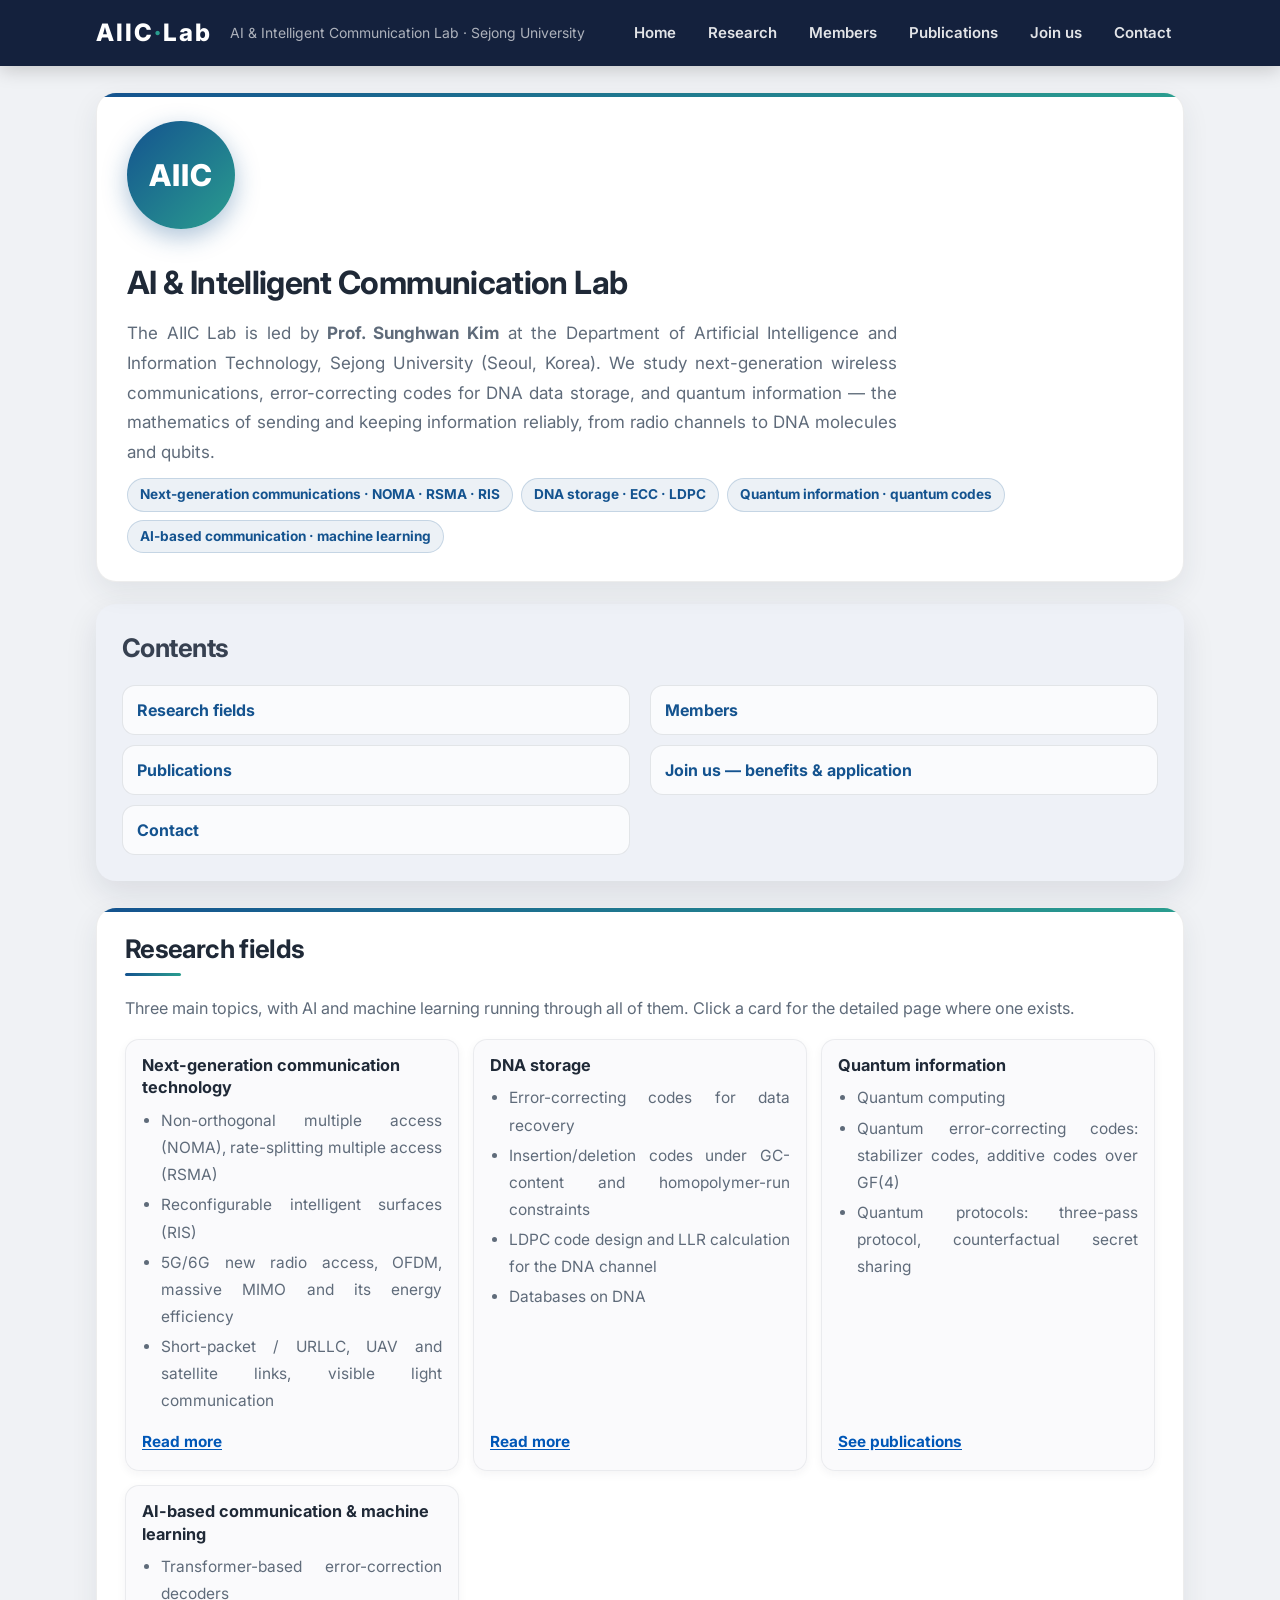
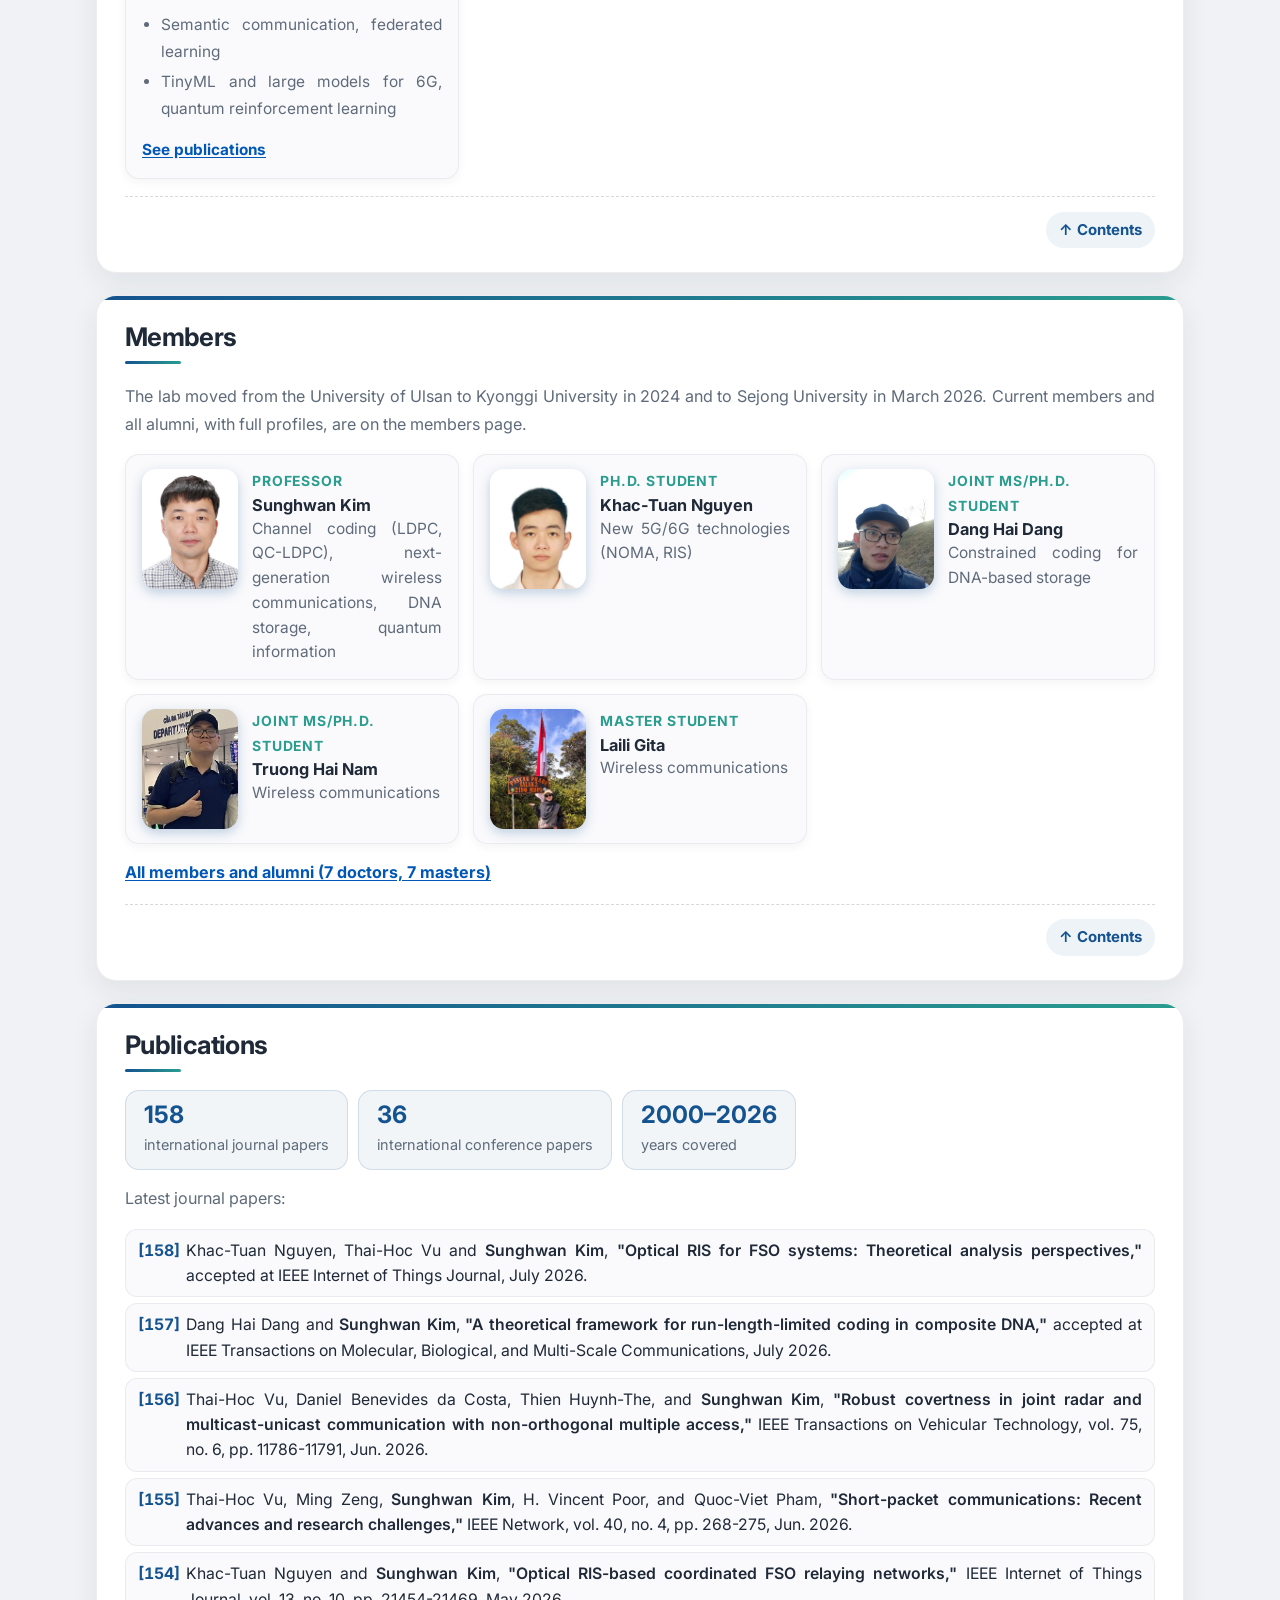
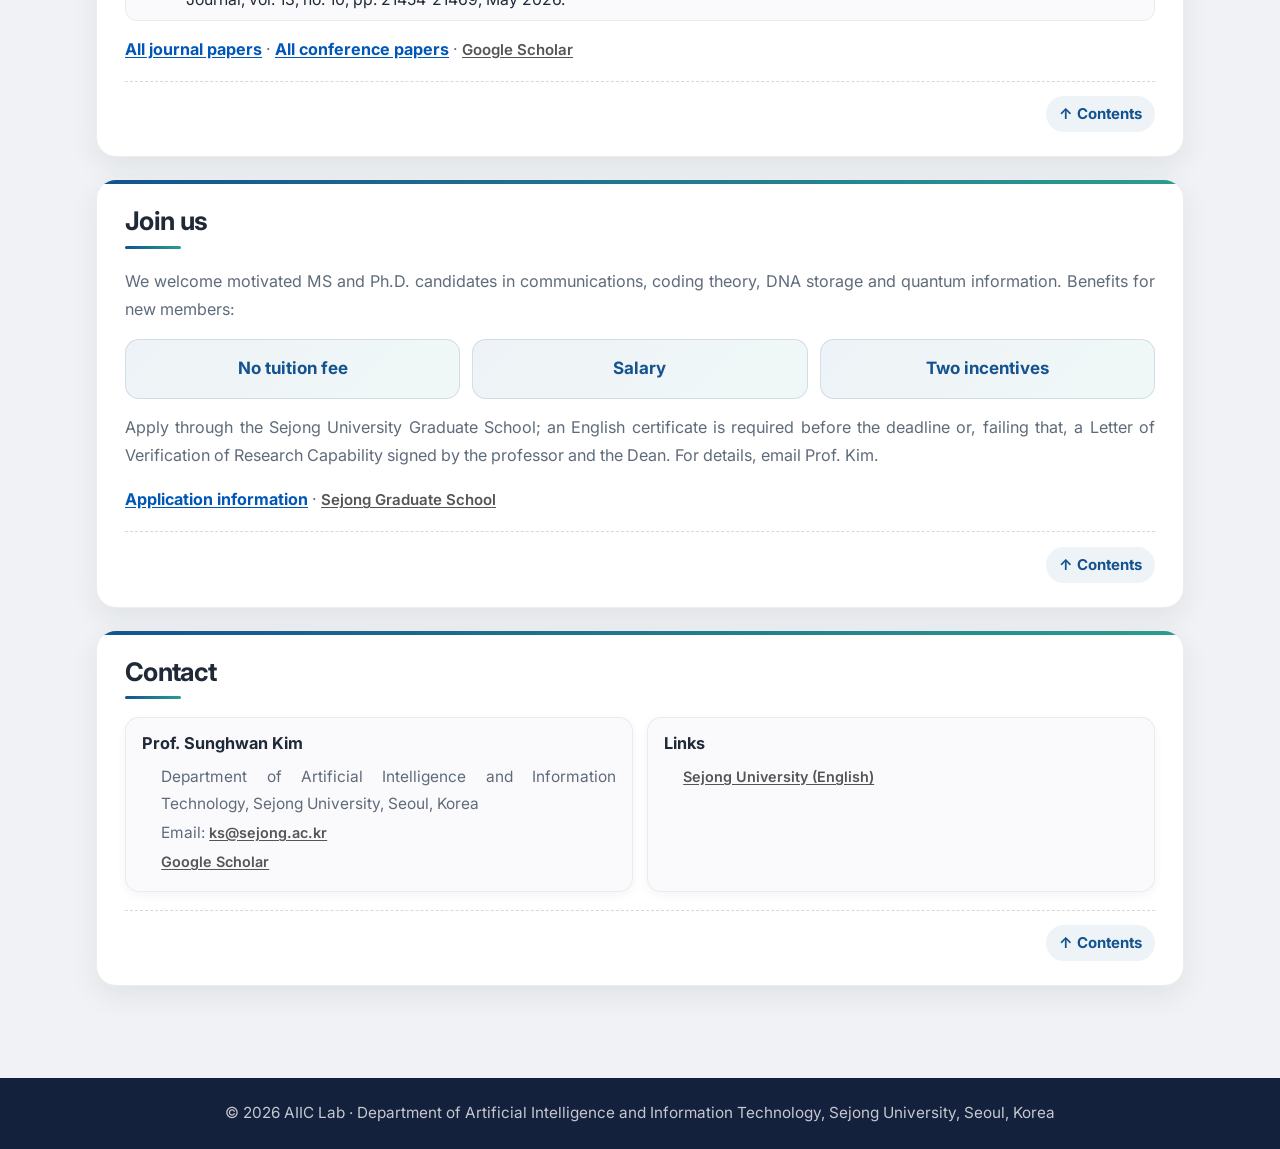
==== commit b1fb0d2c: "frk:update" ====
--- a/index.html
+++ b/index.html
@@ -252,7 +252,7 @@
 <div class="card-grid">
 <div class="card">
   <div class="person">
-    <div class="avatar" aria-hidden="true" data-photo="assets/members/sunghwan-kim.jpg">SK</div>
+    <img class="avatar" src="assets/members/sunghwan-kim.jpg" alt="Sunghwan Kim">
     <div class="who">
       <div class="role">Professor</div>
       <h3>Sunghwan Kim</h3>
@@ -262,7 +262,7 @@
 </div>
 <div class="card">
   <div class="person">
-    <div class="avatar" aria-hidden="true" data-photo="assets/members/khac-tuan-nguyen.jpg">KN</div>
+    <img class="avatar" src="assets/members/khac-tuan-nguyen.jpg" alt="Khac-Tuan Nguyen">
     <div class="who">
       <div class="role">Ph.D. student</div>
       <h3>Khac-Tuan Nguyen</h3>
@@ -271,7 +271,7 @@
   </div>
 </div><div class="card">
   <div class="person">
-    <div class="avatar" aria-hidden="true" data-photo="assets/members/dang-hai-dang.jpg">DD</div>
+    <img class="avatar" src="assets/members/dang-hai-dang.jpg" alt="Dang Hai Dang">
     <div class="who">
       <div class="role">Joint MS/Ph.D. student</div>
       <h3>Dang Hai Dang</h3>
@@ -280,7 +280,7 @@
   </div>
 </div><div class="card">
   <div class="person">
-    <div class="avatar" aria-hidden="true" data-photo="assets/members/truong-hai-nam.jpg">TN</div>
+    <img class="avatar" src="assets/members/truong-hai-nam.jpg" alt="Truong Hai Nam">
     <div class="who">
       <div class="role">Joint MS/Ph.D. student</div>
       <h3>Truong Hai Nam</h3>
@@ -289,7 +289,7 @@
   </div>
 </div><div class="card">
   <div class="person">
-    <div class="avatar" aria-hidden="true" data-photo="assets/members/laili-gita.jpg">LG</div>
+    <img class="avatar" src="assets/members/laili-gita.jpg" alt="Laili Gita">
     <div class="who">
       <div class="role">Master student</div>
       <h3>Laili Gita</h3>
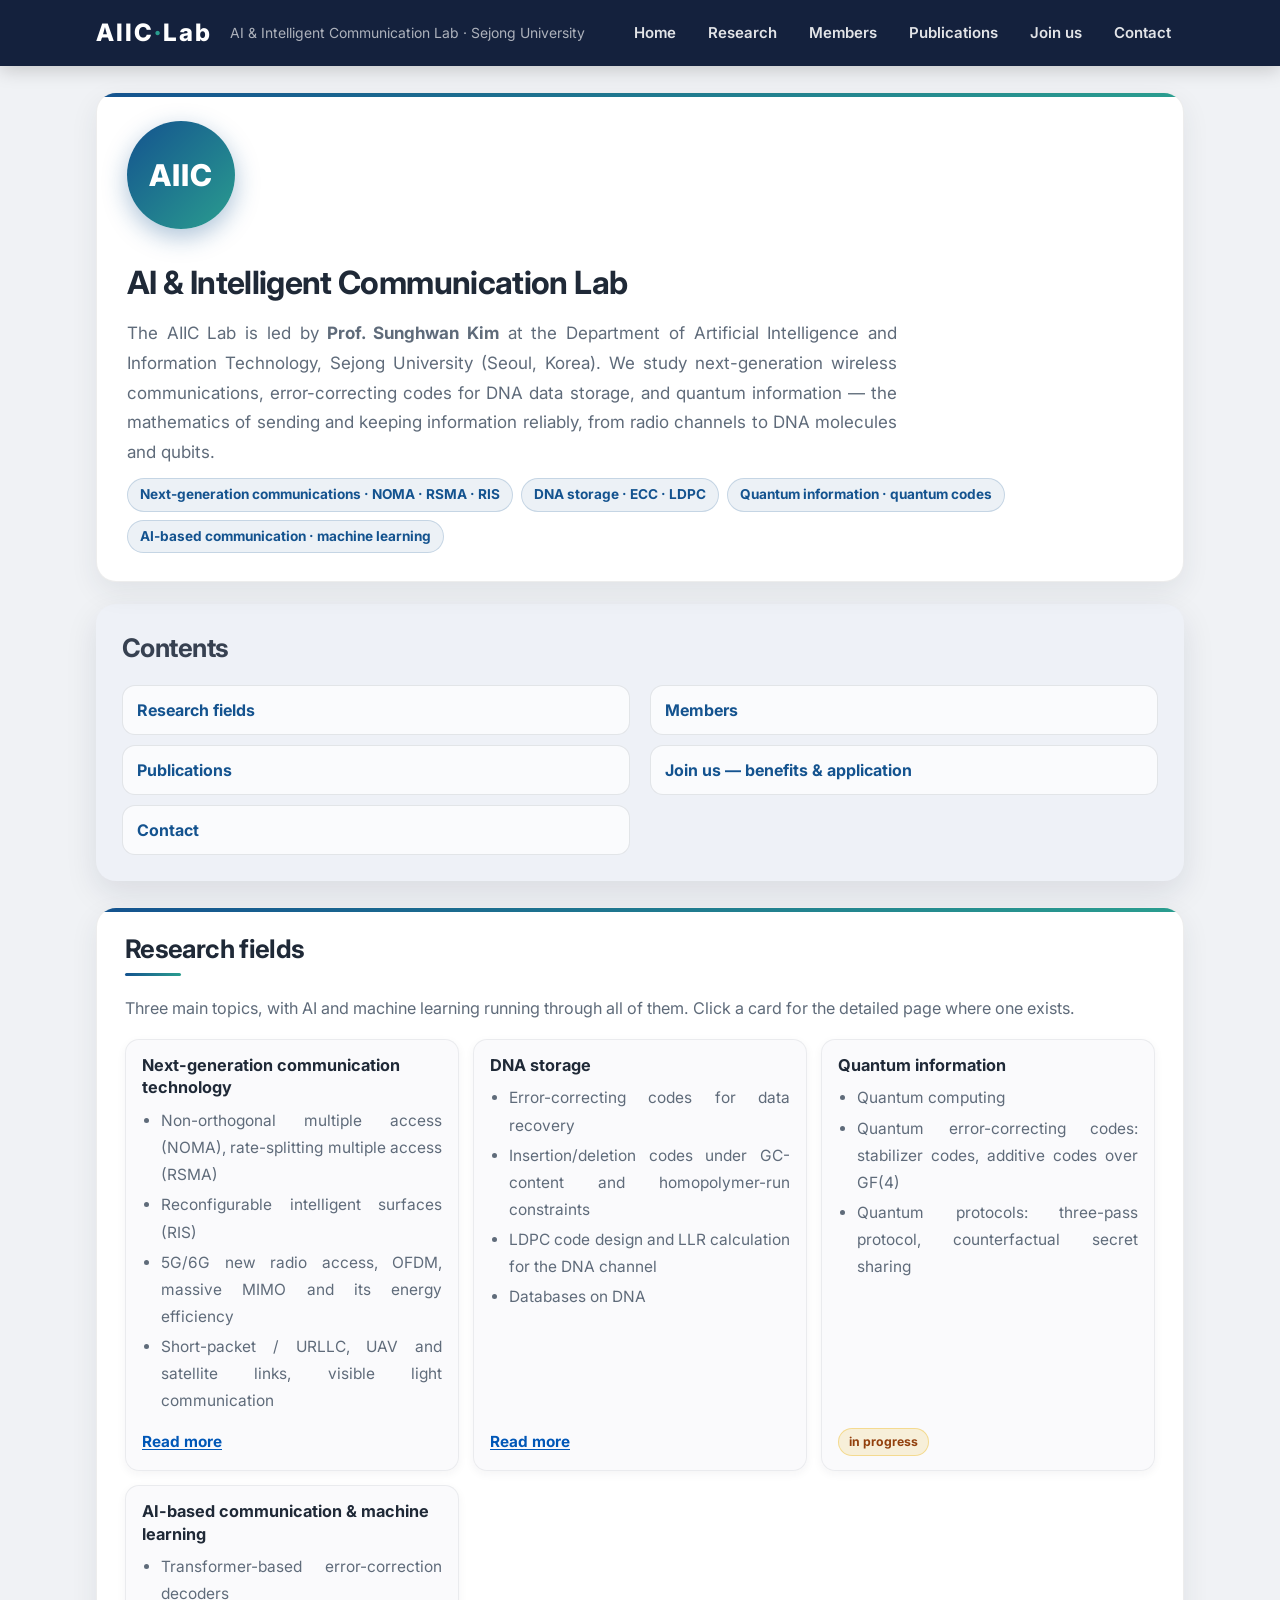
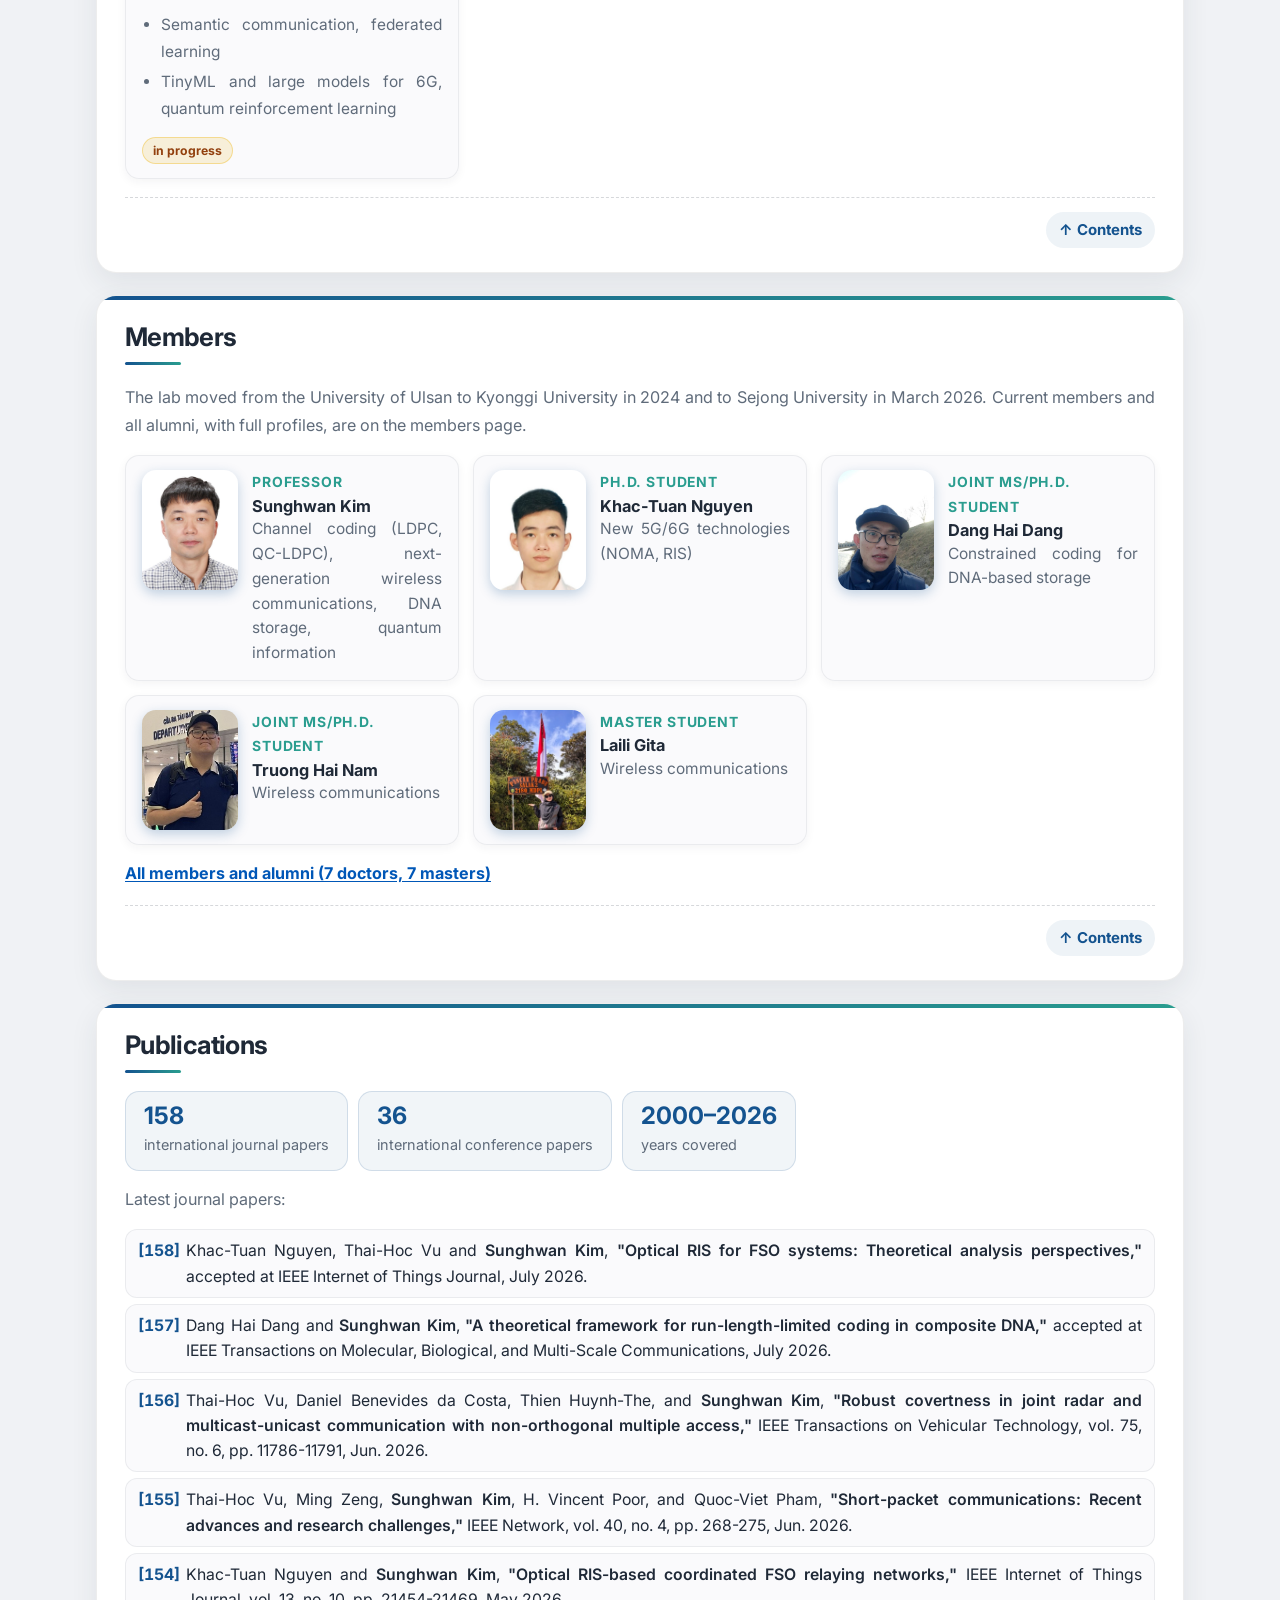
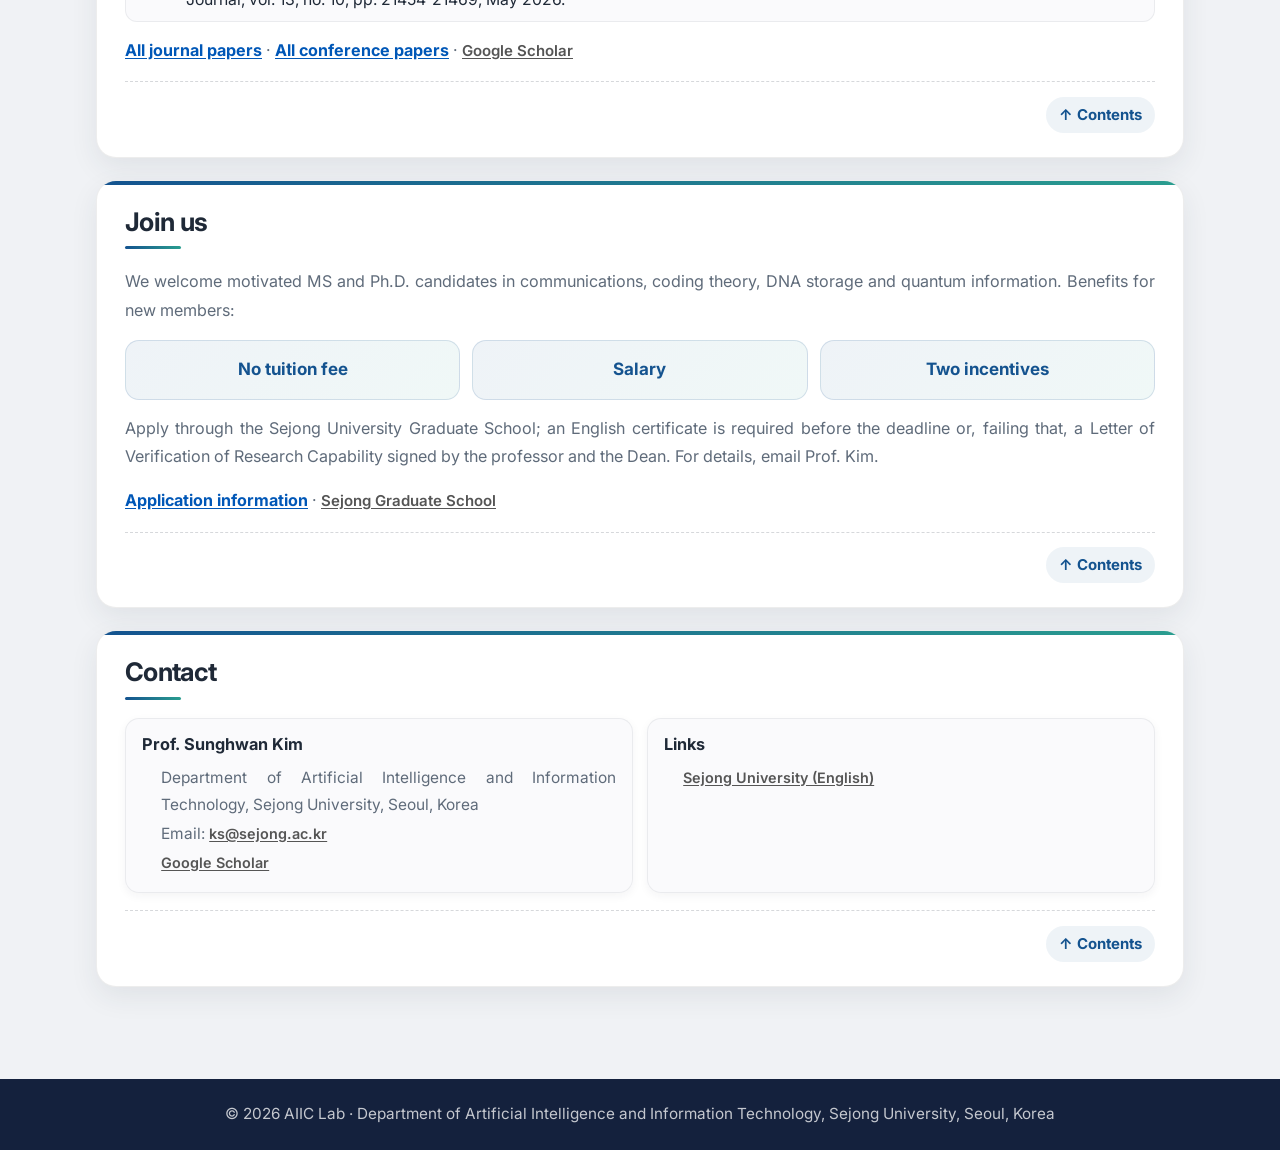
==== commit aad94b07: "frk:update" ====
--- a/index.html
+++ b/index.html
@@ -97,6 +97,8 @@
 .cv .k{ color:var(--text); font-weight:600; }
 .badge{ font-size:.78em; font-weight:700; color:#0f5132; background:rgba(25,135,84,.12); border:1px solid rgba(25,135,84,.3); padding:2px 10px; border-radius:999px; }
 
+.wip{ font-size:.8em; font-weight:700; color:#92400e; background:rgba(234,179,8,.14); border:1px solid rgba(234,179,8,.35); padding:2px 10px; border-radius:999px; }
+
 /* ===== Links ===== */
 .link-html{ color:#0057b7; font-weight:700; text-decoration:underline; text-underline-offset:2px; }
 .link-html:hover{ color:#003d8f; }
@@ -230,7 +232,7 @@
       <li>Quantum error-correcting codes: stabilizer codes, additive codes over GF(4)</li>
       <li>Quantum protocols: three-pass protocol, counterfactual secret sharing</li>
     </ul>
-    <div class="links"><a class="link-html" href="pages/journal-papers.html">See publications</a></div>
+    <div class="links"><span class="wip">in progress</span></div>
   </div>
   <div class="card">
     <h3>AI-based communication &amp; machine learning</h3>
@@ -239,7 +241,7 @@
       <li>Semantic communication, federated learning</li>
       <li>TinyML and large models for 6G, quantum reinforcement learning</li>
     </ul>
-    <div class="links"><a class="link-html" href="pages/conference-papers.html">See publications</a></div>
+    <div class="links"><span class="wip">in progress</span></div>
   </div>
 </div>
 <div class="back-to-toc"><a href="#toc">↑ Contents</a></div>
